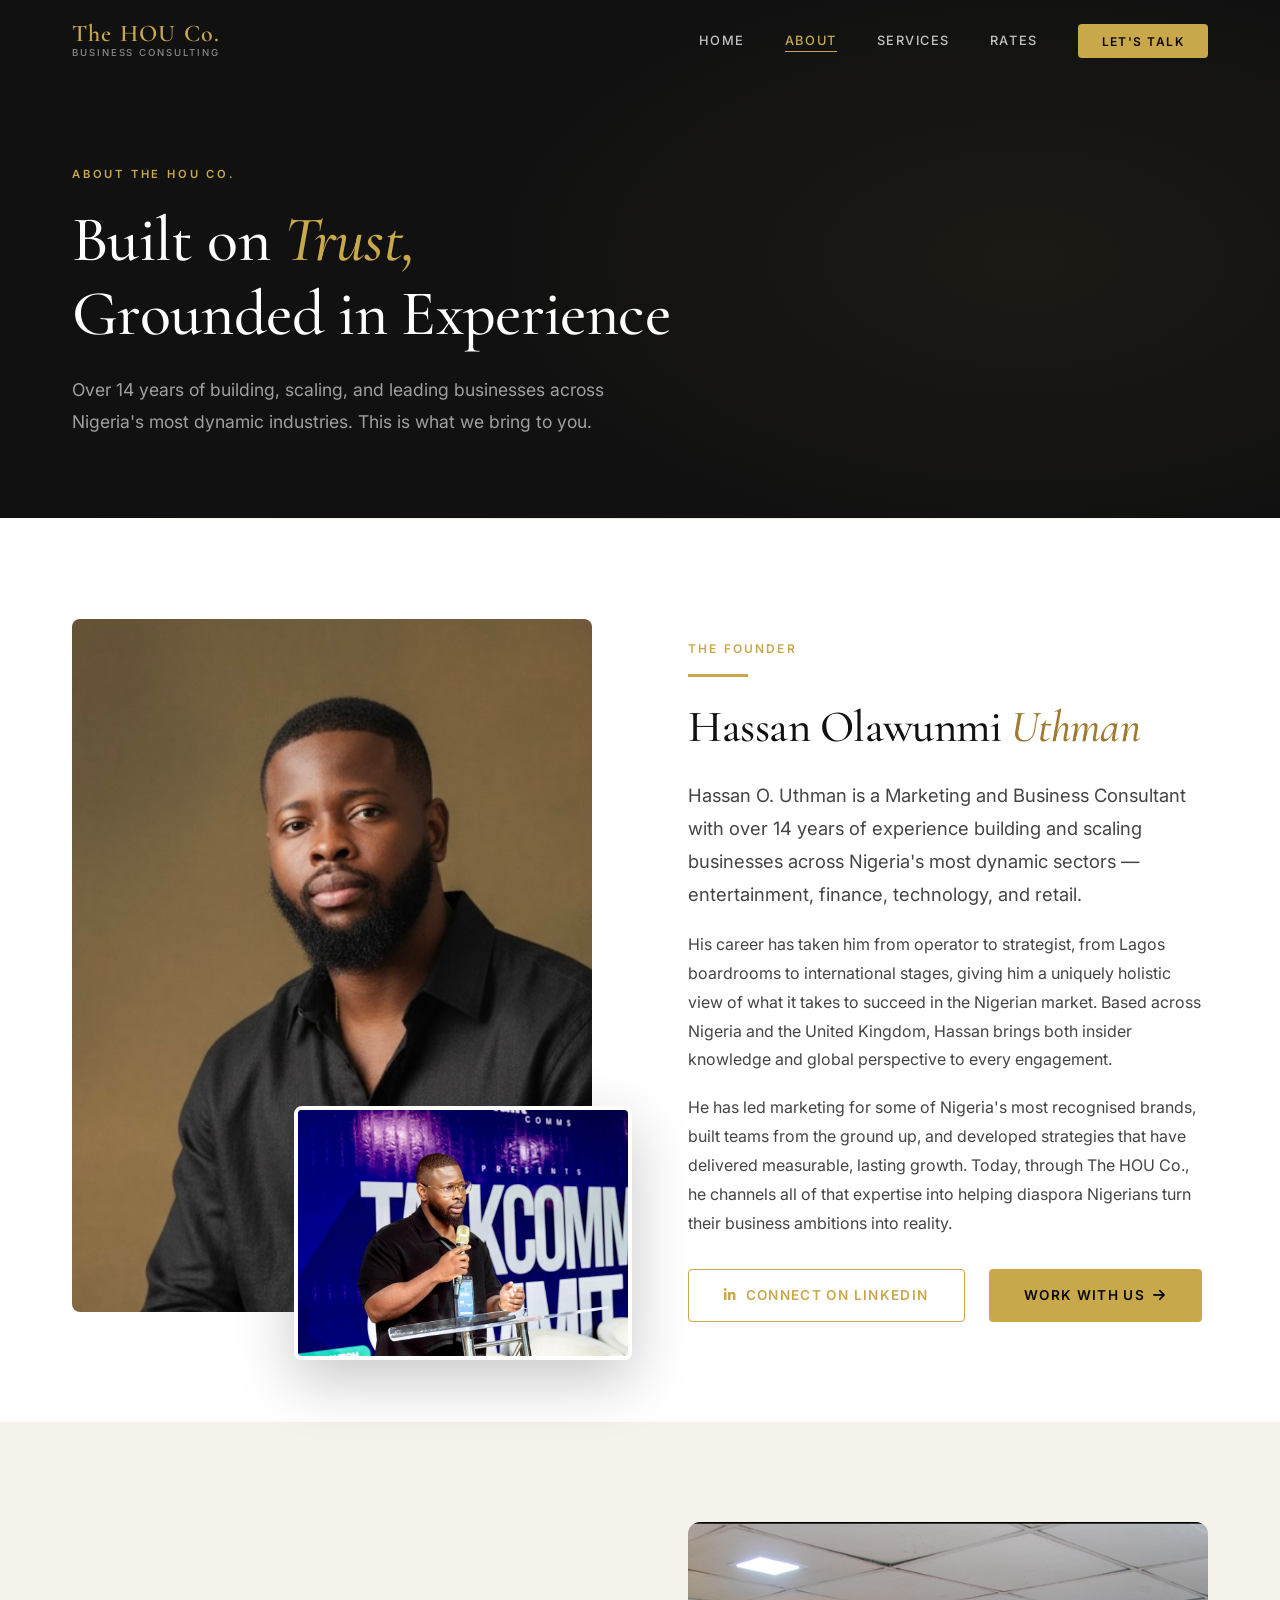
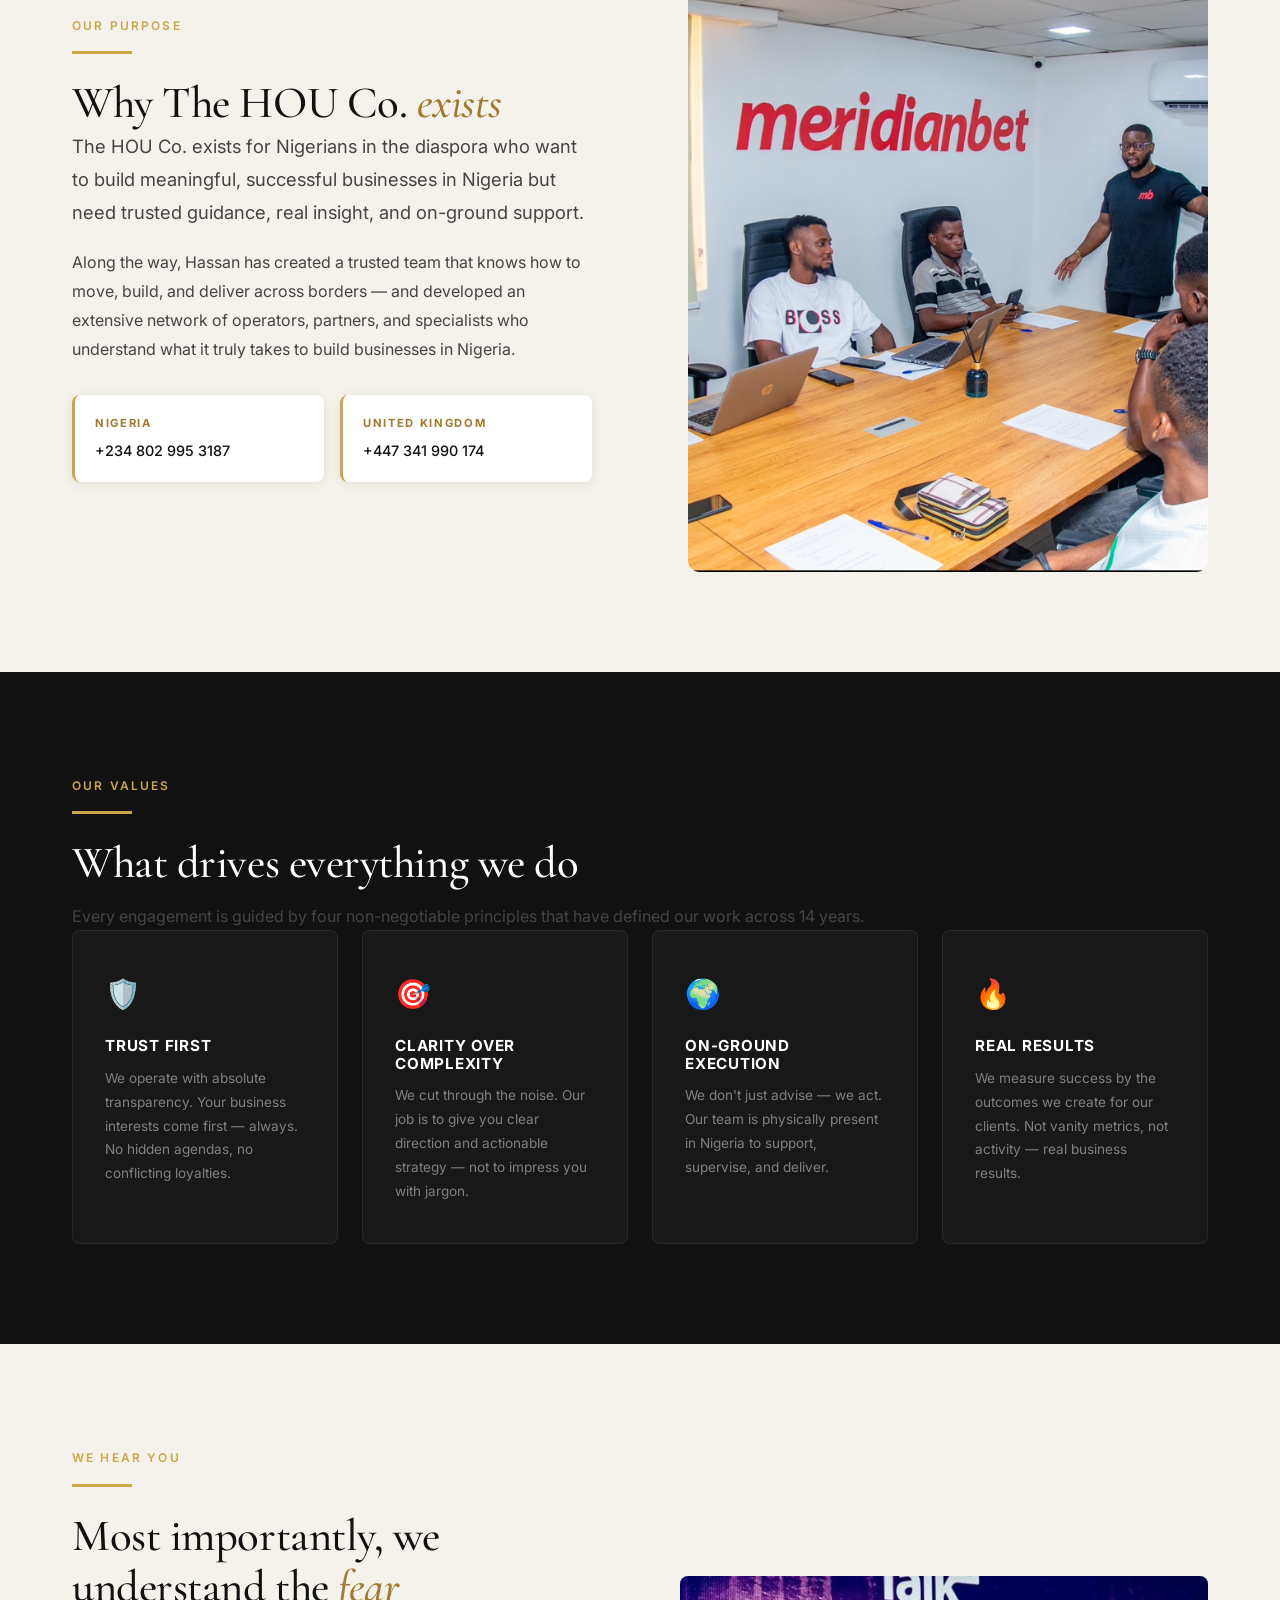
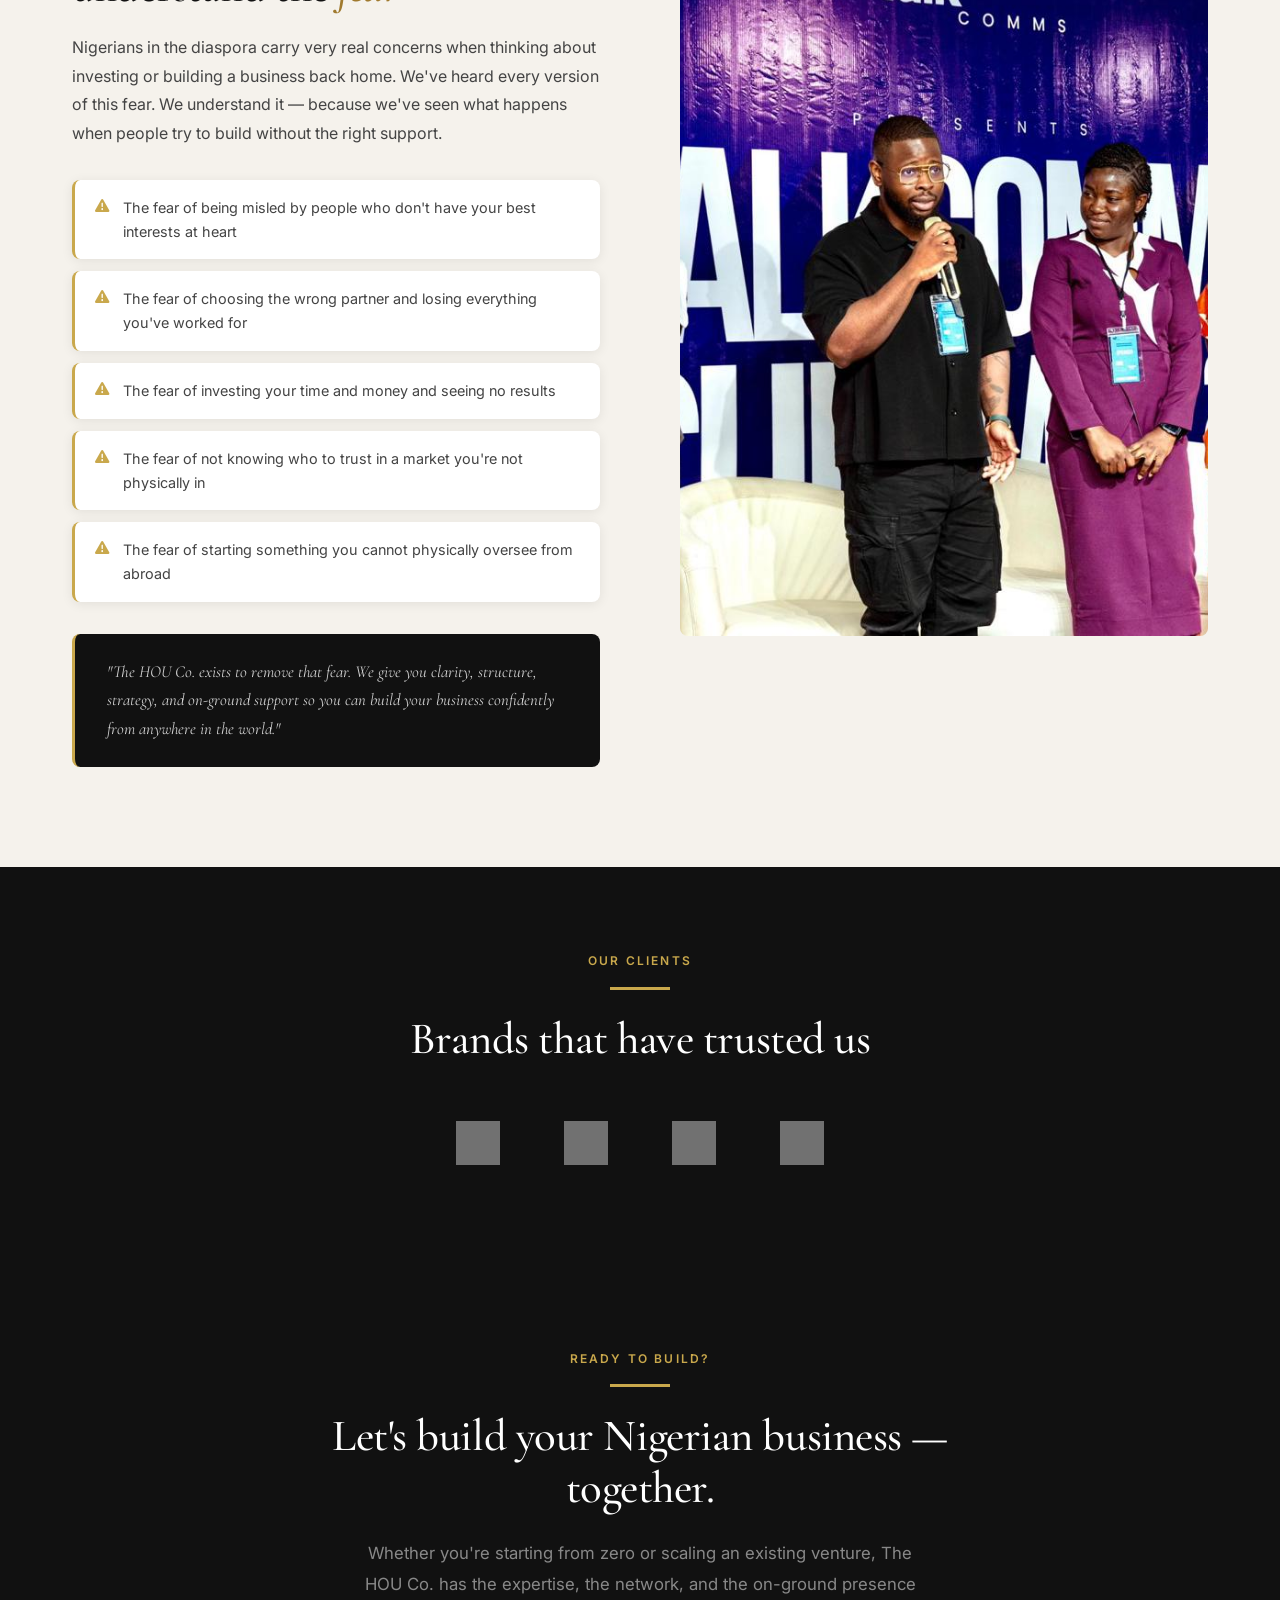
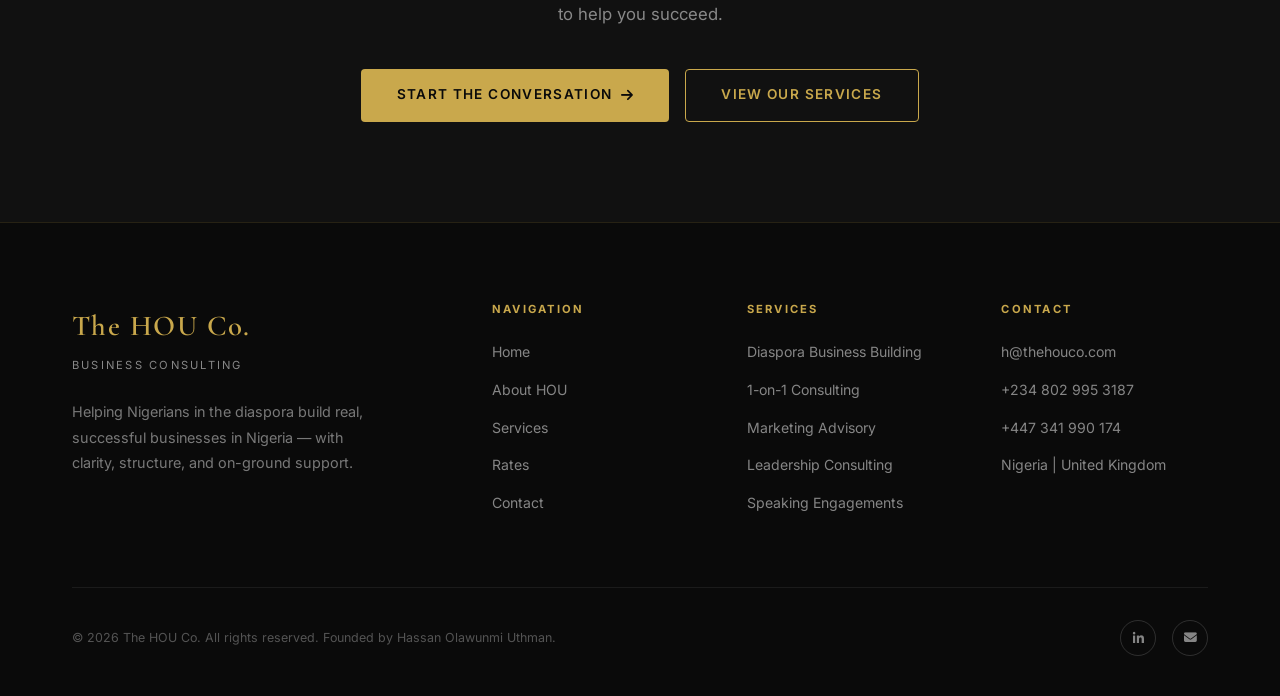
==== about.html @ 759225ff "Add files via upload" ====
<!DOCTYPE html>
<html lang="en">
<head>
  <meta charset="UTF-8" />
  <meta name="viewport" content="width=device-width, initial-scale=1.0" />
  <title>About HOU — The HOU Co.</title>
  <meta name="description" content="Learn about Hassan Olawunmi Uthman and The HOU Co. — 14+ years of building and scaling businesses in Nigeria's most dynamic industries." />
  <link rel="preconnect" href="https://fonts.googleapis.com" />
  <link rel="preconnect" href="https://fonts.gstatic.com" crossorigin />
  <link href="https://fonts.googleapis.com/css2?family=Cormorant+Garamond:ital,wght@0,300;0,400;0,500;0,600;0,700;1,400;1,500&family=Inter:wght@300;400;500;600;700&display=swap" rel="stylesheet" />
  <link rel="stylesheet" href="https://cdn.jsdelivr.net/npm/@fortawesome/fontawesome-free@6.5.1/css/all.min.css" />
  <link rel="stylesheet" href="css/style.css" />
  <link rel="stylesheet" href="css/pages.css" />
</head>
<body>

  <!-- ══════════════ NAVBAR ══════════════ -->
  <nav class="navbar scrolled">
    <div class="navbar__inner">
      <a href="index.html" class="navbar__logo">
        <span class="navbar__logo-main">The HOU Co.</span>
        <span class="navbar__logo-sub">Business Consulting</span>
      </a>
      <ul class="navbar__menu">
        <li><a href="index.html">Home</a></li>
        <li><a href="about.html" class="active">About</a></li>
        <li><a href="services.html">Services</a></li>
        <li><a href="rates.html">Rates</a></li>
        <li><a href="contact.html" class="navbar__cta">Let's Talk</a></li>
      </ul>
      <button class="navbar__hamburger" aria-label="Toggle menu">
        <span></span><span></span><span></span>
      </button>
    </div>
  </nav>

  <!-- Mobile Nav -->
  <nav class="mobile-nav">
    <a href="index.html">Home</a>
    <a href="about.html">About</a>
    <a href="services.html">Services</a>
    <a href="rates.html">Rates</a>
    <a href="contact.html" class="btn btn--gold">Let's Talk</a>
  </nav>

  <!-- ══════════════ PAGE HERO ══════════════ -->
  <section class="page-hero">
    <div class="container">
      <div class="page-hero__label">About The HOU Co.</div>
      <h1>Built on <em style="color: var(--gold); font-style: italic;">Trust,</em><br/>Grounded in Experience</h1>
      <p>Over 14 years of building, scaling, and leading businesses across Nigeria's most dynamic industries. This is what we bring to you.</p>
    </div>
  </section>

  <div class="gold-divider"></div>

  <!-- ══════════════ STORY ══════════════ -->
  <section class="about-story">
    <div class="container">
      <div class="about-story__grid">
        <div class="about-story__image-stack reveal">
          <div class="about-story__img-main">
            <img src="images/hassan-hero.jpg" alt="Hassan Olawunmi Uthman" />
          </div>
          <div class="about-story__img-accent">
            <img src="images/service-2.jpg" alt="Hassan consulting" />
          </div>
        </div>
        <div class="about-story__text reveal reveal-delay-2">
          <span class="eyebrow">The Founder</span>
          <span class="gold-line"></span>
          <h2>Hassan Olawunmi <em>Uthman</em></h2>
          <p class="lead">
            Hassan O. Uthman is a Marketing and Business Consultant with over 14 years of 
            experience building and scaling businesses across Nigeria's most dynamic sectors — 
            entertainment, finance, technology, and retail.
          </p>
          <p>
            His career has taken him from operator to strategist, from Lagos boardrooms to 
            international stages, giving him a uniquely holistic view of what it takes to 
            succeed in the Nigerian market. Based across Nigeria and the United Kingdom, Hassan 
            brings both insider knowledge and global perspective to every engagement.
          </p>
          <p>
            He has led marketing for some of Nigeria's most recognised brands, built teams from 
            the ground up, and developed strategies that have delivered measurable, lasting growth. 
            Today, through The HOU Co., he channels all of that expertise into helping diaspora 
            Nigerians turn their business ambitions into reality.
          </p>
          <div style="display: flex; gap: 1.5rem; margin-top: 2rem; flex-wrap: wrap;">
            <a href="https://linkedin.com/in/hassanuthman" target="_blank" class="btn btn--outline-gold">
              <i class="fa-brands fa-linkedin-in"></i> Connect on LinkedIn
            </a>
            <a href="contact.html" class="btn btn--gold">
              Work With Us <i class="fa-solid fa-arrow-right"></i>
            </a>
          </div>
        </div>
      </div>
    </div>
  </section>

  <!-- ══════════════ THE COMPANY ══════════════ -->
  <section style="background: var(--off-white); padding: 100px 0;">
    <div class="container">
      <div style="display: grid; grid-template-columns: 1fr 1fr; gap: 6rem; align-items: center;">
        <div class="reveal">
          <span class="eyebrow">Our Purpose</span>
          <span class="gold-line"></span>
          <h2>Why The HOU Co. <em style="color: var(--gold-dark); font-style: italic;">exists</em></h2>
          <p class="lead" style="margin-bottom: 1.2rem;">
            The HOU Co. exists for Nigerians in the diaspora who want to build meaningful, 
            successful businesses in Nigeria but need trusted guidance, real insight, and 
            on-ground support.
          </p>
          <p>
            Along the way, Hassan has created a trusted team that knows how to move, build, 
            and deliver across borders — and developed an extensive network of operators, 
            partners, and specialists who understand what it truly takes to build businesses 
            in Nigeria.
          </p>
          <div style="display: grid; grid-template-columns: 1fr 1fr; gap: 1rem; margin-top: 2rem;">
            <div style="padding: 1.25rem; background: var(--white); border-radius: 8px; border-left: 3px solid var(--gold); box-shadow: var(--shadow-sm);">
              <div style="font-size: 0.7rem; font-weight: 700; letter-spacing: 0.15em; text-transform: uppercase; color: var(--gold-dark); margin-bottom: 0.35rem;">Nigeria</div>
              <div style="font-size: 0.9rem; color: var(--dark); font-weight: 500;">+234 802 995 3187</div>
            </div>
            <div style="padding: 1.25rem; background: var(--white); border-radius: 8px; border-left: 3px solid var(--gold); box-shadow: var(--shadow-sm);">
              <div style="font-size: 0.7rem; font-weight: 700; letter-spacing: 0.15em; text-transform: uppercase; color: var(--gold-dark); margin-bottom: 0.35rem;">United Kingdom</div>
              <div style="font-size: 0.9rem; color: var(--dark); font-weight: 500;">+447 341 990 174</div>
            </div>
          </div>
        </div>
        <div class="reveal reveal-delay-2">
          <div style="border-radius: 12px; overflow: hidden; aspect-ratio: 4/5;">
            <img src="images/service-1.jpg" alt="The HOU Co. at work" style="width: 100%; height: 100%; object-fit: cover;" />
          </div>
        </div>
      </div>
    </div>
  </section>

  <!-- ══════════════ VALUES ══════════════ -->
  <section class="values-section">
    <div class="container">
      <div class="reveal">
        <span class="eyebrow">Our Values</span>
        <span class="gold-line"></span>
        <h2>What drives everything we do</h2>
        <p>Every engagement is guided by four non-negotiable principles that have defined our work across 14 years.</p>
      </div>
      <div class="values-grid">
        <div class="value-card reveal">
          <div class="value-card__icon">🛡️</div>
          <h4>Trust First</h4>
          <p>We operate with absolute transparency. Your business interests come first — always. No hidden agendas, no conflicting loyalties.</p>
        </div>
        <div class="value-card reveal reveal-delay-1">
          <div class="value-card__icon">🎯</div>
          <h4>Clarity Over Complexity</h4>
          <p>We cut through the noise. Our job is to give you clear direction and actionable strategy — not to impress you with jargon.</p>
        </div>
        <div class="value-card reveal reveal-delay-2">
          <div class="value-card__icon">🌍</div>
          <h4>On-Ground Execution</h4>
          <p>We don't just advise — we act. Our team is physically present in Nigeria to support, supervise, and deliver.</p>
        </div>
        <div class="value-card reveal reveal-delay-3">
          <div class="value-card__icon">🔥</div>
          <h4>Real Results</h4>
          <p>We measure success by the outcomes we create for our clients. Not vanity metrics, not activity — real business results.</p>
        </div>
      </div>
    </div>
  </section>

  <!-- ══════════════ FEARS ══════════════ -->
  <section class="about-fears">
    <div class="container">
      <div class="about-fears__grid">
        <div class="about-fears__content reveal">
          <span class="eyebrow">We Hear You</span>
          <span class="gold-line"></span>
          <h2>Most importantly, we understand the <em>fear</em></h2>
          <p>
            Nigerians in the diaspora carry very real concerns when thinking about investing 
            or building a business back home. We've heard every version of this fear. We 
            understand it — because we've seen what happens when people try to build 
            without the right support.
          </p>
          <div class="about-fears__list">
            <div class="about-fear-item">
              <i class="fa-solid fa-triangle-exclamation"></i>
              <p>The fear of being misled by people who don't have your best interests at heart</p>
            </div>
            <div class="about-fear-item">
              <i class="fa-solid fa-triangle-exclamation"></i>
              <p>The fear of choosing the wrong partner and losing everything you've worked for</p>
            </div>
            <div class="about-fear-item">
              <i class="fa-solid fa-triangle-exclamation"></i>
              <p>The fear of investing your time and money and seeing no results</p>
            </div>
            <div class="about-fear-item">
              <i class="fa-solid fa-triangle-exclamation"></i>
              <p>The fear of not knowing who to trust in a market you're not physically in</p>
            </div>
            <div class="about-fear-item">
              <i class="fa-solid fa-triangle-exclamation"></i>
              <p>The fear of starting something you cannot physically oversee from abroad</p>
            </div>
          </div>
          <div style="margin-top: 2rem; padding: 1.5rem 2rem; background: var(--dark); border-radius: 8px; border-left: 3px solid var(--gold);">
            <p style="color: rgba(255,255,255,0.8); font-style: italic; font-family: var(--font-serif); font-size: 1.05rem; margin: 0; line-height: 1.7;">
              "The HOU Co. exists to remove that fear. We give you clarity, structure, strategy, and on-ground support so you can build your business confidently from anywhere in the world."
            </p>
          </div>
        </div>
        <div class="about-fears__image reveal reveal-delay-2">
          <img src="images/service-4.jpg" alt="Trustworthy partnership" />
        </div>
      </div>
    </div>
  </section>

  <!-- ══════════════ CLIENTS ══════════════ -->
  <section style="background: var(--dark); padding: 80px 0;">
    <div class="container">
      <div style="text-align: center; margin-bottom: 3.5rem;" class="reveal">
        <span class="eyebrow">Our Clients</span>
        <span class="gold-line gold-line--center"></span>
        <h2 style="color: var(--white);">Brands that have trusted us</h2>
      </div>
      <div class="clients-strip reveal">
        <img src="images/sterling-bank-logo.png" alt="Sterling Bank" style="filter: brightness(0) invert(0.7); opacity: 0.6;" />
        <img src="images/mall-for-africa.png" alt="Mall for Africa" style="filter: brightness(0) invert(0.7); opacity: 0.6;" />
        <img src="images/filmhouse-cinemas.png" alt="Filmhouse Cinemas" style="filter: brightness(0) invert(0.7); opacity: 0.6;" />
        <img src="images/filmone.jpg" alt="FilmOne" style="filter: brightness(0) invert(0.7); opacity: 0.6;" />
      </div>
    </div>
  </section>

  <!-- ══════════════ CTA ══════════════ -->
  <section class="about-cta">
    <div class="container">
      <div class="reveal">
        <span class="eyebrow">Ready to Build?</span>
        <span class="gold-line gold-line--center"></span>
        <h2>Let's build your Nigerian business — together.</h2>
        <p>Whether you're starting from zero or scaling an existing venture, The HOU Co. has the expertise, the network, and the on-ground presence to help you succeed.</p>
        <div class="about-cta__actions">
          <a href="contact.html" class="btn btn--gold">Start the Conversation <i class="fa-solid fa-arrow-right"></i></a>
          <a href="services.html" class="btn btn--outline-gold">View Our Services</a>
        </div>
      </div>
    </div>
  </section>

  <!-- ══════════════ FOOTER ══════════════ -->
  <footer class="footer">
    <div class="container">
      <div class="footer__grid">
        <div class="footer__brand">
          <div class="footer__brand-name">The HOU Co.</div>
          <div class="footer__brand-tagline">Business Consulting</div>
          <p>Helping Nigerians in the diaspora build real, successful businesses in Nigeria — with clarity, structure, and on-ground support.</p>
        </div>
        <div class="footer__col">
          <h5>Navigation</h5>
          <ul>
            <li><a href="index.html">Home</a></li>
            <li><a href="about.html">About HOU</a></li>
            <li><a href="services.html">Services</a></li>
            <li><a href="rates.html">Rates</a></li>
            <li><a href="contact.html">Contact</a></li>
          </ul>
        </div>
        <div class="footer__col">
          <h5>Services</h5>
          <ul>
            <li><a href="services.html">Diaspora Business Building</a></li>
            <li><a href="services.html">1-on-1 Consulting</a></li>
            <li><a href="services.html">Marketing Advisory</a></li>
            <li><a href="services.html">Leadership Consulting</a></li>
            <li><a href="services.html">Speaking Engagements</a></li>
          </ul>
        </div>
        <div class="footer__col">
          <h5>Contact</h5>
          <ul>
            <li><span>h@thehouco.com</span></li>
            <li><span>+234 802 995 3187</span></li>
            <li><span>+447 341 990 174</span></li>
            <li><span>Nigeria | United Kingdom</span></li>
          </ul>
        </div>
      </div>
      <div class="footer__bottom">
        <p>© 2026 The HOU Co. All rights reserved. Founded by Hassan Olawunmi Uthman.</p>
        <div class="footer__social">
          <a href="https://linkedin.com/in/hassanuthman" target="_blank" aria-label="LinkedIn">
            <i class="fa-brands fa-linkedin-in"></i>
          </a>
          <a href="mailto:h@thehouco.com" aria-label="Email">
            <i class="fa-solid fa-envelope"></i>
          </a>
        </div>
      </div>
    </div>
  </footer>

  <script src="js/main.js"></script>
</body>
</html>
---- css/style.css ----
/* ============================================================
   THE HOU CO. — Global Stylesheet
   Premium Business Consulting for the Nigerian Diaspora
   ============================================================ */

/* ── Google Fonts ── */
@import url('https://fonts.googleapis.com/css2?family=Cormorant+Garamond:ital,wght@0,300;0,400;0,500;0,600;0,700;1,400;1,500&family=Inter:wght@300;400;500;600;700&display=swap');

/* ── CSS Custom Properties ── */
:root {
  --black:        #0A0A0A;
  --dark:         #111111;
  --dark-2:       #1A1A1A;
  --dark-3:       #222222;
  --gold:         #C9A84C;
  --gold-light:   #E2C97E;
  --gold-dark:    #A07A2E;
  --white:        #FFFFFF;
  --off-white:    #F5F2EC;
  --grey-light:   #E8E5DF;
  --grey-mid:     #888888;
  --grey-dark:    #444444;

  --font-serif:   'Cormorant Garamond', Georgia, serif;
  --font-sans:    'Inter', system-ui, sans-serif;

  --nav-h:        80px;
  --transition:   0.35s cubic-bezier(0.4, 0, 0.2, 1);
  --shadow-sm:    0 2px 12px rgba(0,0,0,0.08);
  --shadow-md:    0 8px 32px rgba(0,0,0,0.14);
  --shadow-lg:    0 20px 60px rgba(0,0,0,0.22);
  --radius-sm:    4px;
  --radius-md:    8px;
  --radius-lg:    16px;
}

/* ── Reset & Base ── */
*, *::before, *::after { box-sizing: border-box; margin: 0; padding: 0; }
html { scroll-behavior: smooth; font-size: 16px; }
body {
  font-family: var(--font-sans);
  background: var(--white);
  color: var(--dark);
  line-height: 1.6;
  -webkit-font-smoothing: antialiased;
  overflow-x: hidden;
}
img { max-width: 100%; height: auto; display: block; }
a { color: inherit; text-decoration: none; }
ul { list-style: none; }
button { cursor: pointer; border: none; background: none; font-family: inherit; }

/* ── Typography ── */
h1, h2, h3, h4, h5 {
  font-family: var(--font-serif);
  line-height: 1.15;
  font-weight: 500;
  letter-spacing: -0.01em;
}
h1 { font-size: clamp(2.8rem, 5vw, 5rem); }
h2 { font-size: clamp(2rem, 3.5vw, 3.2rem); }
h3 { font-size: clamp(1.4rem, 2.5vw, 1.9rem); }
h4 { font-size: 1.2rem; font-family: var(--font-sans); font-weight: 600; }
p { font-size: 1rem; color: var(--grey-dark); line-height: 1.8; }
.lead { font-size: 1.15rem; line-height: 1.8; }

/* ── Utility Classes ── */
.container {
  max-width: 1200px;
  margin: 0 auto;
  padding: 0 2rem;
}
.container--wide { max-width: 1400px; }
.section {
  padding: 100px 0;
}
.section--dark {
  background: var(--dark);
  color: var(--white);
}
.section--dark p { color: var(--grey-light); }
.section--off-white { background: var(--off-white); }
.section--gold { background: var(--gold); }

.text-center { text-align: center; }
.text-gold { color: var(--gold); }
.text-white { color: var(--white); }

.gold-line {
  display: block;
  width: 60px;
  height: 3px;
  background: var(--gold);
  margin-bottom: 1.5rem;
}
.gold-line--center { margin: 0 auto 1.5rem; }

.eyebrow {
  display: inline-block;
  font-family: var(--font-sans);
  font-size: 0.75rem;
  font-weight: 600;
  letter-spacing: 0.18em;
  text-transform: uppercase;
  color: var(--gold);
  margin-bottom: 1rem;
}

/* ── Buttons ── */
.btn {
  display: inline-flex;
  align-items: center;
  gap: 0.5rem;
  padding: 0.9rem 2.2rem;
  font-family: var(--font-sans);
  font-size: 0.85rem;
  font-weight: 600;
  letter-spacing: 0.1em;
  text-transform: uppercase;
  border-radius: var(--radius-sm);
  transition: var(--transition);
  white-space: nowrap;
}
.btn--gold {
  background: var(--gold);
  color: var(--black);
}
.btn--gold:hover {
  background: var(--gold-light);
  transform: translateY(-2px);
  box-shadow: 0 8px 24px rgba(201,168,76,0.4);
}
.btn--outline-gold {
  border: 1px solid var(--gold);
  color: var(--gold);
}
.btn--outline-gold:hover {
  background: var(--gold);
  color: var(--black);
  transform: translateY(-2px);
}
.btn--outline-white {
  border: 1px solid rgba(255,255,255,0.5);
  color: var(--white);
}
.btn--outline-white:hover {
  border-color: var(--white);
  background: rgba(255,255,255,0.1);
  transform: translateY(-2px);
}
.btn--dark {
  background: var(--dark);
  color: var(--white);
}
.btn--dark:hover {
  background: var(--dark-3);
  transform: translateY(-2px);
}

/* ── Navigation ── */
.navbar {
  position: fixed;
  top: 0; left: 0; right: 0;
  z-index: 1000;
  height: var(--nav-h);
  display: flex;
  align-items: center;
  transition: background var(--transition), box-shadow var(--transition);
}
.navbar.scrolled {
  background: rgba(10,10,10,0.97);
  backdrop-filter: blur(20px);
  box-shadow: 0 1px 0 rgba(201,168,76,0.2);
}
.navbar__inner {
  display: flex;
  align-items: center;
  justify-content: space-between;
  width: 100%;
  max-width: 1200px;
  margin: 0 auto;
  padding: 0 2rem;
}
.navbar__logo {
  display: flex;
  flex-direction: column;
  line-height: 1;
}
.navbar__logo-main {
  font-family: var(--font-serif);
  font-size: 1.5rem;
  font-weight: 600;
  color: var(--gold);
  letter-spacing: 0.05em;
}
.navbar__logo-sub {
  font-family: var(--font-sans);
  font-size: 0.6rem;
  font-weight: 500;
  letter-spacing: 0.2em;
  text-transform: uppercase;
  color: var(--grey-mid);
  margin-top: 2px;
}
.navbar__menu {
  display: flex;
  align-items: center;
  gap: 2.5rem;
}
.navbar__menu a {
  font-family: var(--font-sans);
  font-size: 0.8rem;
  font-weight: 500;
  letter-spacing: 0.12em;
  text-transform: uppercase;
  color: rgba(255,255,255,0.75);
  position: relative;
  transition: color var(--transition);
}
.navbar__menu a::after {
  content: '';
  position: absolute;
  bottom: -4px; left: 0; right: 0;
  height: 1px;
  background: var(--gold);
  transform: scaleX(0);
  transform-origin: right;
  transition: transform var(--transition);
}
.navbar__menu a:hover,
.navbar__menu a.active {
  color: var(--gold);
}
.navbar__menu a:hover::after,
.navbar__menu a.active::after {
  transform: scaleX(1);
  transform-origin: left;
}
.navbar__cta {
  padding: 0.6rem 1.5rem !important;
  font-size: 0.75rem !important;
  background: var(--gold);
  color: var(--black) !important;
  border-radius: var(--radius-sm);
  font-weight: 600 !important;
}
.navbar__cta:hover {
  background: var(--gold-light) !important;
  color: var(--black) !important;
}
.navbar__cta::after { display: none !important; }

/* ── Mobile Nav ── */
.navbar__hamburger {
  display: none;
  flex-direction: column;
  gap: 5px;
  padding: 4px;
  cursor: pointer;
}
.navbar__hamburger span {
  display: block;
  width: 24px;
  height: 2px;
  background: var(--white);
  transition: var(--transition);
  border-radius: 2px;
}
.navbar__hamburger.open span:nth-child(1) {
  transform: translateY(7px) rotate(45deg);
}
.navbar__hamburger.open span:nth-child(2) {
  opacity: 0;
}
.navbar__hamburger.open span:nth-child(3) {
  transform: translateY(-7px) rotate(-45deg);
}

.mobile-nav {
  position: fixed;
  inset: 0;
  background: var(--black);
  z-index: 999;
  display: flex;
  flex-direction: column;
  align-items: center;
  justify-content: center;
  gap: 2.5rem;
  opacity: 0;
  pointer-events: none;
  transition: opacity var(--transition);
}
.mobile-nav.open {
  opacity: 1;
  pointer-events: all;
}
.mobile-nav a {
  font-family: var(--font-serif);
  font-size: 2.5rem;
  color: var(--white);
  transition: color var(--transition);
}
.mobile-nav a:hover { color: var(--gold); }
.mobile-nav .btn--gold { font-size: 0.85rem; margin-top: 1rem; }

/* ── Page Hero (inner pages) ── */
.page-hero {
  padding: calc(var(--nav-h) + 80px) 0 80px;
  background: var(--dark);
  position: relative;
  overflow: hidden;
}
.page-hero::before {
  content: '';
  position: absolute;
  inset: 0;
  background: radial-gradient(ellipse 60% 80% at 80% 50%, rgba(201,168,76,0.06) 0%, transparent 70%);
  pointer-events: none;
}
.page-hero__label {
  display: inline-block;
  font-size: 0.7rem;
  font-weight: 600;
  letter-spacing: 0.25em;
  text-transform: uppercase;
  color: var(--gold);
  margin-bottom: 1.2rem;
}
.page-hero h1 {
  color: var(--white);
  max-width: 700px;
  margin-bottom: 1.5rem;
}
.page-hero p {
  color: rgba(255,255,255,0.6);
  max-width: 580px;
  font-size: 1.1rem;
  line-height: 1.8;
}

/* ── Divider ── */
.gold-divider {
  width: 100%;
  height: 1px;
  background: linear-gradient(90deg, transparent, var(--gold), transparent);
  opacity: 0.3;
  margin: 0;
}

/* ── Cards ── */
.card {
  background: var(--white);
  border-radius: var(--radius-md);
  overflow: hidden;
  box-shadow: var(--shadow-sm);
  transition: transform var(--transition), box-shadow var(--transition);
}
.card:hover {
  transform: translateY(-6px);
  box-shadow: var(--shadow-md);
}

/* ── Client Logos ── */
.clients-strip {
  display: flex;
  align-items: center;
  justify-content: center;
  flex-wrap: wrap;
  gap: 3rem 4rem;
}
.clients-strip img {
  height: 44px;
  width: auto;
  object-fit: contain;
  filter: brightness(0) invert(0.5);
  opacity: 0.6;
  transition: filter var(--transition), opacity var(--transition);
}
.clients-strip img:hover {
  filter: brightness(0) invert(0.75) sepia(1) hue-rotate(2deg) saturate(3);
  opacity: 1;
}

/* ── Footer ── */
.footer {
  background: var(--black);
  padding: 80px 0 40px;
  border-top: 1px solid rgba(201,168,76,0.15);
}
.footer__grid {
  display: grid;
  grid-template-columns: 1.8fr 1fr 1fr 1fr;
  gap: 3rem;
  margin-bottom: 60px;
}
.footer__brand {
  max-width: 300px;
}
.footer__brand-name {
  font-family: var(--font-serif);
  font-size: 1.8rem;
  font-weight: 600;
  color: var(--gold);
  letter-spacing: 0.05em;
  margin-bottom: 0.5rem;
}
.footer__brand-tagline {
  font-size: 0.7rem;
  letter-spacing: 0.2em;
  text-transform: uppercase;
  color: var(--grey-mid);
  margin-bottom: 1.5rem;
}
.footer__brand p {
  font-size: 0.9rem;
  color: rgba(255,255,255,0.45);
  line-height: 1.8;
}
.footer__col h5 {
  font-family: var(--font-sans);
  font-size: 0.7rem;
  font-weight: 700;
  letter-spacing: 0.2em;
  text-transform: uppercase;
  color: var(--gold);
  margin-bottom: 1.5rem;
}
.footer__col ul li {
  margin-bottom: 0.75rem;
}
.footer__col ul li a {
  font-size: 0.88rem;
  color: rgba(255,255,255,0.5);
  transition: color var(--transition);
}
.footer__col ul li a:hover { color: var(--gold); }
.footer__col ul li span {
  font-size: 0.88rem;
  color: rgba(255,255,255,0.5);
}
.footer__bottom {
  display: flex;
  align-items: center;
  justify-content: space-between;
  padding-top: 2rem;
  border-top: 1px solid rgba(255,255,255,0.07);
}
.footer__bottom p {
  font-size: 0.78rem;
  color: rgba(255,255,255,0.3);
}
.footer__social {
  display: flex;
  gap: 1rem;
}
.footer__social a {
  width: 36px;
  height: 36px;
  border-radius: 50%;
  border: 1px solid rgba(255,255,255,0.15);
  display: flex;
  align-items: center;
  justify-content: center;
  color: rgba(255,255,255,0.5);
  font-size: 0.8rem;
  transition: var(--transition);
}
.footer__social a:hover {
  border-color: var(--gold);
  color: var(--gold);
  background: rgba(201,168,76,0.1);
}

/* ── Scroll animations ── */
.reveal {
  opacity: 0;
  transform: translateY(30px);
  transition: opacity 0.7s ease, transform 0.7s ease;
}
.reveal.visible {
  opacity: 1;
  transform: translateY(0);
}
.reveal-delay-1 { transition-delay: 0.1s; }
.reveal-delay-2 { transition-delay: 0.2s; }
.reveal-delay-3 { transition-delay: 0.3s; }
.reveal-delay-4 { transition-delay: 0.4s; }

/* ── Responsive ── */
@media (max-width: 1024px) {
  .footer__grid { grid-template-columns: 1fr 1fr; gap: 2.5rem; }
}
@media (max-width: 768px) {
  :root { --nav-h: 70px; }
  .section { padding: 70px 0; }
  .navbar__menu { display: none; }
  .navbar__hamburger { display: flex; }
  .footer__grid { grid-template-columns: 1fr; gap: 2rem; }
  .footer__bottom { flex-direction: column; gap: 1rem; text-align: center; }
}
@media (max-width: 480px) {
  .container { padding: 0 1.25rem; }
  h1 { font-size: 2.2rem; }
  h2 { font-size: 1.8rem; }
}
---- css/pages.css ----
/* ============================================================
   THE HOU CO. — Pages CSS (About, Services, Rates, Contact)
   ============================================================ */

/* ═══════════════════════════════════════════
   ABOUT PAGE
═══════════════════════════════════════════ */

/* About Story Section */
.about-story {
  padding: 100px 0;
  background: var(--white);
}
.about-story__grid {
  display: grid;
  grid-template-columns: 1fr 1fr;
  gap: 6rem;
  align-items: start;
}
.about-story__image-stack {
  position: relative;
}
.about-story__img-main {
  border-radius: var(--radius-md);
  overflow: hidden;
  aspect-ratio: 3/4;
}
.about-story__img-main img {
  width: 100%;
  height: 100%;
  object-fit: cover;
  object-position: top;
}
.about-story__img-accent {
  position: absolute;
  bottom: -3rem;
  right: -2.5rem;
  width: 65%;
  border-radius: var(--radius-md);
  overflow: hidden;
  aspect-ratio: 4/3;
  border: 4px solid var(--white);
  box-shadow: var(--shadow-lg);
}
.about-story__img-accent img {
  width: 100%;
  height: 100%;
  object-fit: cover;
}
.about-story__text { padding-top: 1rem; }
.about-story__text h2 {
  margin-bottom: 1.5rem;
  line-height: 1.2;
}
.about-story__text h2 em {
  color: var(--gold-dark);
  font-style: italic;
}
.about-story__text p { margin-bottom: 1.2rem; }

/* Values */
.values-section {
  background: var(--dark);
  padding: 100px 0;
}
.values-section h2 {
  color: var(--white);
  margin-bottom: 0.75rem;
}
.values-section > .container > p {
  color: rgba(255,255,255,0.55);
  font-size: 1.05rem;
  max-width: 600px;
  margin-bottom: 4rem;
}
.values-grid {
  display: grid;
  grid-template-columns: repeat(4, 1fr);
  gap: 1.5rem;
}
.value-card {
  background: rgba(255,255,255,0.03);
  border: 1px solid rgba(255,255,255,0.07);
  border-radius: var(--radius-md);
  padding: 2.5rem 2rem;
  transition: border-color var(--transition), background var(--transition);
}
.value-card:hover {
  border-color: rgba(201,168,76,0.3);
  background: rgba(201,168,76,0.04);
}
.value-card__icon {
  font-size: 1.8rem;
  margin-bottom: 1.25rem;
}
.value-card h4 {
  color: var(--white);
  font-size: 0.95rem;
  font-weight: 700;
  letter-spacing: 0.05em;
  text-transform: uppercase;
  margin-bottom: 0.75rem;
}
.value-card p {
  font-size: 0.85rem;
  color: rgba(255,255,255,0.45);
  line-height: 1.75;
}

/* About Fears */
.about-fears {
  background: var(--off-white);
  padding: 100px 0;
}
.about-fears__grid {
  display: grid;
  grid-template-columns: 1fr 1fr;
  gap: 5rem;
  align-items: center;
}
.about-fears__content h2 {
  margin-bottom: 1.2rem;
}
.about-fears__content h2 em { color: var(--gold-dark); font-style: italic; }
.about-fears__content > p { margin-bottom: 2rem; }
.about-fears__list {
  display: flex;
  flex-direction: column;
  gap: 0.75rem;
}
.about-fear-item {
  display: flex;
  align-items: flex-start;
  gap: 0.85rem;
  padding: 1rem 1.25rem;
  background: var(--white);
  border-radius: var(--radius-md);
  border-left: 3px solid var(--gold);
  box-shadow: var(--shadow-sm);
}
.about-fear-item i {
  color: var(--gold);
  font-size: 0.9rem;
  margin-top: 3px;
  flex-shrink: 0;
}
.about-fear-item p {
  font-size: 0.9rem;
  color: var(--grey-dark);
  margin: 0;
  line-height: 1.65;
}
.about-fears__image {
  border-radius: var(--radius-md);
  overflow: hidden;
  aspect-ratio: 4/5;
}
.about-fears__image img {
  width: 100%;
  height: 100%;
  object-fit: cover;
}

/* About CTA */
.about-cta {
  background: var(--dark);
  padding: 100px 0;
  text-align: center;
}
.about-cta h2 {
  color: var(--white);
  max-width: 680px;
  margin: 0 auto 1.5rem;
}
.about-cta p {
  color: rgba(255,255,255,0.5);
  max-width: 560px;
  margin: 0 auto 2.5rem;
  font-size: 1.05rem;
}
.about-cta__actions {
  display: flex;
  justify-content: center;
  gap: 1rem;
  flex-wrap: wrap;
}

/* ═══════════════════════════════════════════
   SERVICES PAGE
═══════════════════════════════════════════ */

.services-intro {
  padding: 80px 0 60px;
  background: var(--off-white);
  text-align: center;
}
.services-intro p {
  max-width: 640px;
  margin: 1rem auto 0;
  font-size: 1.05rem;
  line-height: 1.85;
}

/* Service Detail Sections */
.service-detail {
  padding: 100px 0;
  border-bottom: 1px solid var(--grey-light);
}
.service-detail:nth-child(even) {
  background: var(--off-white);
}
.service-detail__grid {
  display: grid;
  grid-template-columns: 1fr 1fr;
  gap: 6rem;
  align-items: center;
}
.service-detail__grid--reverse {
  direction: rtl;
}
.service-detail__grid--reverse > * {
  direction: ltr;
}
.service-detail__image {
  border-radius: var(--radius-md);
  overflow: hidden;
  aspect-ratio: 16/10;
}
.service-detail__image img {
  width: 100%;
  height: 100%;
  object-fit: cover;
  transition: transform 0.6s ease;
}
.service-detail__image:hover img {
  transform: scale(1.04);
}
.service-detail__content {}
.service-detail__num {
  font-family: var(--font-serif);
  font-size: 5rem;
  font-weight: 300;
  color: rgba(201,168,76,0.15);
  line-height: 1;
  margin-bottom: 0.5rem;
  display: block;
}
.service-detail__content h2 {
  font-size: clamp(1.8rem, 3vw, 2.4rem);
  margin-bottom: 1.2rem;
  line-height: 1.2;
}
.service-detail__content p {
  margin-bottom: 1.2rem;
  font-size: 0.95rem;
}
.service-includes {
  margin-top: 1.5rem;
}
.service-includes h4 {
  font-size: 0.7rem;
  font-weight: 700;
  letter-spacing: 0.2em;
  text-transform: uppercase;
  color: var(--gold-dark);
  margin-bottom: 1rem;
}
.service-includes ul {
  display: flex;
  flex-direction: column;
  gap: 0.5rem;
}
.service-includes ul li {
  display: flex;
  align-items: center;
  gap: 0.65rem;
  font-size: 0.88rem;
  color: var(--grey-dark);
}
.service-includes ul li i {
  color: var(--gold);
  font-size: 0.75rem;
  flex-shrink: 0;
}

/* Services CTA */
.services-cta {
  background: var(--black);
  padding: 100px 0;
  text-align: center;
}
.services-cta h2 {
  color: var(--white);
  max-width: 600px;
  margin: 0 auto 1.5rem;
}
.services-cta p {
  color: rgba(255,255,255,0.5);
  max-width: 520px;
  margin: 0 auto 2.5rem;
}
.services-cta__actions {
  display: flex;
  justify-content: center;
  gap: 1rem;
  flex-wrap: wrap;
}

/* ═══════════════════════════════════════════
   RATES PAGE
═══════════════════════════════════════════ */

.rates-intro {
  padding: 80px 0 0;
  background: var(--white);
  text-align: center;
}
.rates-intro p {
  max-width: 580px;
  margin: 1rem auto 0;
  font-size: 1.05rem;
}

.rates-section {
  padding: 80px 0 100px;
  background: var(--white);
}
.rates-grid {
  display: grid;
  grid-template-columns: repeat(3, 1fr);
  gap: 2rem;
  margin-bottom: 2rem;
}
.rate-card {
  background: var(--white);
  border: 1px solid var(--grey-light);
  border-radius: var(--radius-lg);
  padding: 2.5rem;
  transition: transform var(--transition), box-shadow var(--transition), border-color var(--transition);
  position: relative;
  overflow: hidden;
}
.rate-card::before {
  content: '';
  position: absolute;
  top: 0; left: 0; right: 0;
  height: 3px;
  background: transparent;
  transition: background var(--transition);
}
.rate-card:hover {
  transform: translateY(-8px);
  box-shadow: var(--shadow-lg);
  border-color: rgba(201,168,76,0.3);
}
.rate-card:hover::before {
  background: var(--gold);
}
.rate-card--featured {
  background: var(--dark);
  border-color: rgba(201,168,76,0.3);
}
.rate-card--featured::before {
  background: var(--gold);
}
.rate-card--featured h3,
.rate-card--featured .rate-price,
.rate-card--featured .rate-unit { color: var(--white) !important; }
.rate-card--featured p { color: rgba(255,255,255,0.55) !important; }
.rate-card--featured .rate-includes li { color: rgba(255,255,255,0.65) !important; }
.rate-card--featured .rate-includes li i { color: var(--gold) !important; }
.rate-badge {
  display: inline-block;
  font-size: 0.65rem;
  font-weight: 700;
  letter-spacing: 0.15em;
  text-transform: uppercase;
  color: var(--black);
  background: var(--gold);
  padding: 0.25rem 0.75rem;
  border-radius: 2px;
  margin-bottom: 1.5rem;
}
.rate-card__icon {
  font-size: 1.8rem;
  margin-bottom: 1.25rem;
  color: var(--gold);
}
.rate-card h3 {
  font-family: var(--font-sans);
  font-size: 1.1rem;
  font-weight: 700;
  color: var(--dark);
  margin-bottom: 0.5rem;
}
.rate-price {
  display: block;
  font-family: var(--font-serif);
  font-size: 2.4rem;
  font-weight: 500;
  color: var(--gold);
  line-height: 1;
  margin: 1rem 0 0.25rem;
}
.rate-unit {
  display: block;
  font-size: 0.78rem;
  color: var(--grey-mid);
  letter-spacing: 0.08em;
  text-transform: uppercase;
  margin-bottom: 1.25rem;
}
.rate-card > p {
  font-size: 0.88rem;
  color: var(--grey-dark);
  line-height: 1.7;
  margin-bottom: 1.5rem;
  padding-bottom: 1.5rem;
  border-bottom: 1px solid rgba(0,0,0,0.06);
}
.rate-card--featured > p {
  border-bottom-color: rgba(255,255,255,0.08);
}
.rate-includes { margin-bottom: 2rem; }
.rate-includes li {
  display: flex;
  align-items: center;
  gap: 0.65rem;
  font-size: 0.85rem;
  color: var(--grey-dark);
  margin-bottom: 0.5rem;
}
.rate-includes li i {
  color: var(--gold);
  font-size: 0.75rem;
  flex-shrink: 0;
}
.rate-cta {
  display: block;
  text-align: center;
  padding: 0.85rem 1.5rem;
  border: 1px solid var(--gold);
  color: var(--gold);
  border-radius: var(--radius-sm);
  font-size: 0.78rem;
  font-weight: 600;
  letter-spacing: 0.1em;
  text-transform: uppercase;
  transition: var(--transition);
}
.rate-cta:hover {
  background: var(--gold);
  color: var(--black);
}
.rate-card--featured .rate-cta {
  background: var(--gold);
  color: var(--black);
  border: none;
}
.rate-card--featured .rate-cta:hover {
  background: var(--gold-light);
}

/* Custom row */
.rate-custom {
  background: var(--off-white);
  border: 1px solid rgba(201,168,76,0.2);
  border-radius: var(--radius-lg);
  padding: 3rem;
  display: flex;
  align-items: center;
  justify-content: space-between;
  gap: 2rem;
  margin-top: 2rem;
}
.rate-custom__left { flex: 1; }
.rate-custom__left h3 {
  font-size: 1.4rem;
  color: var(--dark);
  margin-bottom: 0.75rem;
}
.rate-custom__left p {
  font-size: 0.95rem;
  max-width: 550px;
}
.rate-custom__right { flex-shrink: 0; }

/* Rates FAQ */
.rates-faq {
  background: var(--dark);
  padding: 100px 0;
}
.rates-faq h2 {
  color: var(--white);
  margin-bottom: 3rem;
}
.faq-list {
  display: flex;
  flex-direction: column;
  gap: 0;
  max-width: 800px;
  border: 1px solid rgba(255,255,255,0.07);
  border-radius: var(--radius-md);
  overflow: hidden;
}
.faq-item {
  border-bottom: 1px solid rgba(255,255,255,0.07);
}
.faq-item:last-child { border-bottom: none; }
.faq-question {
  width: 100%;
  text-align: left;
  padding: 1.5rem 2rem;
  display: flex;
  align-items: center;
  justify-content: space-between;
  gap: 1rem;
  background: transparent;
  color: var(--white);
  font-size: 0.95rem;
  font-weight: 500;
  font-family: var(--font-sans);
  transition: background var(--transition);
}
.faq-question:hover { background: rgba(255,255,255,0.02); }
.faq-question i {
  font-size: 0.75rem;
  color: var(--gold);
  transition: transform var(--transition);
  flex-shrink: 0;
}
.faq-item.open .faq-question i {
  transform: rotate(45deg);
}
.faq-answer {
  max-height: 0;
  overflow: hidden;
  transition: max-height 0.4s ease;
  background: rgba(255,255,255,0.02);
}
.faq-answer p {
  padding: 0 2rem 1.5rem;
  font-size: 0.9rem;
  color: rgba(255,255,255,0.5);
  line-height: 1.8;
  margin: 0;
}

/* ═══════════════════════════════════════════
   CONTACT PAGE
═══════════════════════════════════════════ */

.contact-section {
  padding: 80px 0 100px;
  background: var(--white);
}
.contact-grid {
  display: grid;
  grid-template-columns: 1fr 1.4fr;
  gap: 6rem;
  align-items: start;
}
.contact-info h2 {
  margin-bottom: 1.2rem;
  line-height: 1.2;
}
.contact-info h2 em { color: var(--gold-dark); font-style: italic; }
.contact-info > p {
  color: var(--grey-dark);
  line-height: 1.85;
  margin-bottom: 2.5rem;
  font-size: 0.95rem;
}
.contact-details {
  display: flex;
  flex-direction: column;
  gap: 1.25rem;
  margin-bottom: 2.5rem;
}
.contact-detail {
  display: flex;
  align-items: flex-start;
  gap: 1rem;
}
.contact-detail__icon {
  width: 40px;
  height: 40px;
  background: rgba(201,168,76,0.1);
  border-radius: 50%;
  display: flex;
  align-items: center;
  justify-content: center;
  color: var(--gold);
  font-size: 0.85rem;
  flex-shrink: 0;
}
.contact-detail__text h5 {
  font-family: var(--font-sans);
  font-size: 0.7rem;
  font-weight: 700;
  letter-spacing: 0.15em;
  text-transform: uppercase;
  color: var(--grey-mid);
  margin-bottom: 0.25rem;
}
.contact-detail__text p,
.contact-detail__text a {
  font-size: 0.9rem;
  color: var(--dark);
  margin: 0;
  transition: color var(--transition);
}
.contact-detail__text a:hover { color: var(--gold-dark); }
.contact-social {
  display: flex;
  gap: 0.75rem;
}
.contact-social a {
  width: 40px;
  height: 40px;
  border: 1px solid var(--grey-light);
  border-radius: 50%;
  display: flex;
  align-items: center;
  justify-content: center;
  color: var(--grey-mid);
  font-size: 0.8rem;
  transition: var(--transition);
}
.contact-social a:hover {
  border-color: var(--gold);
  color: var(--gold-dark);
  background: rgba(201,168,76,0.05);
}

/* Contact Form */
.contact-form-wrap {
  background: var(--off-white);
  padding: 3rem;
  border-radius: var(--radius-lg);
  border: 1px solid var(--grey-light);
}
.contact-form-wrap h3 {
  font-size: 1.5rem;
  color: var(--dark);
  margin-bottom: 0.5rem;
}
.contact-form-wrap > p {
  font-size: 0.9rem;
  color: var(--grey-mid);
  margin-bottom: 2rem;
}
.form-row {
  display: grid;
  grid-template-columns: 1fr 1fr;
  gap: 1rem;
}
.form-group {
  display: flex;
  flex-direction: column;
  gap: 0.5rem;
  margin-bottom: 1.25rem;
}
.form-group label {
  font-size: 0.75rem;
  font-weight: 600;
  letter-spacing: 0.1em;
  text-transform: uppercase;
  color: var(--grey-dark);
}
.form-group input,
.form-group select,
.form-group textarea {
  width: 100%;
  padding: 0.85rem 1rem;
  background: var(--white);
  border: 1px solid var(--grey-light);
  border-radius: var(--radius-sm);
  font-family: var(--font-sans);
  font-size: 0.9rem;
  color: var(--dark);
  outline: none;
  transition: border-color var(--transition), box-shadow var(--transition);
  appearance: none;
}
.form-group input:focus,
.form-group select:focus,
.form-group textarea:focus {
  border-color: var(--gold);
  box-shadow: 0 0 0 3px rgba(201,168,76,0.12);
}
.form-group textarea { resize: vertical; min-height: 130px; }
.form-group input::placeholder,
.form-group textarea::placeholder {
  color: rgba(0,0,0,0.3);
}
.form-submit { width: 100%; justify-content: center; margin-top: 0.5rem; }
.form-success {
  display: none;
  text-align: center;
  padding: 2rem;
}
.form-success i {
  font-size: 2.5rem;
  color: var(--gold);
  margin-bottom: 1rem;
  display: block;
}
.form-success h4 {
  font-size: 1.2rem;
  margin-bottom: 0.5rem;
}
.form-success p { font-size: 0.9rem; }

/* Contact Map/Visual */
.contact-locations {
  background: var(--dark);
  padding: 80px 0;
}
.contact-locations h2 {
  color: var(--white);
  margin-bottom: 3rem;
}
.locations-grid {
  display: grid;
  grid-template-columns: 1fr 1fr;
  gap: 2rem;
}
.location-card {
  background: rgba(255,255,255,0.03);
  border: 1px solid rgba(255,255,255,0.07);
  border-radius: var(--radius-md);
  padding: 2.5rem;
  transition: border-color var(--transition);
}
.location-card:hover {
  border-color: rgba(201,168,76,0.25);
}
.location-card__flag {
  font-size: 2.5rem;
  margin-bottom: 1rem;
  display: block;
}
.location-card h4 {
  color: var(--white);
  font-size: 1rem;
  font-weight: 700;
  margin-bottom: 0.5rem;
}
.location-card p {
  font-size: 0.88rem;
  color: rgba(255,255,255,0.45);
  margin-bottom: 0.25rem;
}
.location-card a {
  font-size: 0.88rem;
  color: var(--gold);
  transition: color var(--transition);
}
.location-card a:hover { color: var(--gold-light); }

/* ── Responsive ── */
@media (max-width: 1024px) {
  .rates-grid { grid-template-columns: 1fr 1fr; }
  .about-story__grid { gap: 3.5rem; }
  .about-fears__grid { gap: 3rem; }
  .values-grid { grid-template-columns: repeat(2, 1fr); }
  .contact-grid { gap: 3.5rem; }
}
@media (max-width: 768px) {
  .about-story__grid { grid-template-columns: 1fr; }
  .about-story__img-accent { bottom: -1.5rem; right: -0.5rem; width: 50%; }
  .service-detail__grid { grid-template-columns: 1fr; gap: 2.5rem; }
  .service-detail__grid--reverse { direction: ltr; }
  .rates-grid { grid-template-columns: 1fr; }
  .rate-custom { flex-direction: column; text-align: center; }
  .contact-grid { grid-template-columns: 1fr; }
  .contact-form-wrap { padding: 2rem; }
  .form-row { grid-template-columns: 1fr; }
  .about-fears__grid { grid-template-columns: 1fr; }
  .values-grid { grid-template-columns: 1fr; }
  .locations-grid { grid-template-columns: 1fr; }
}
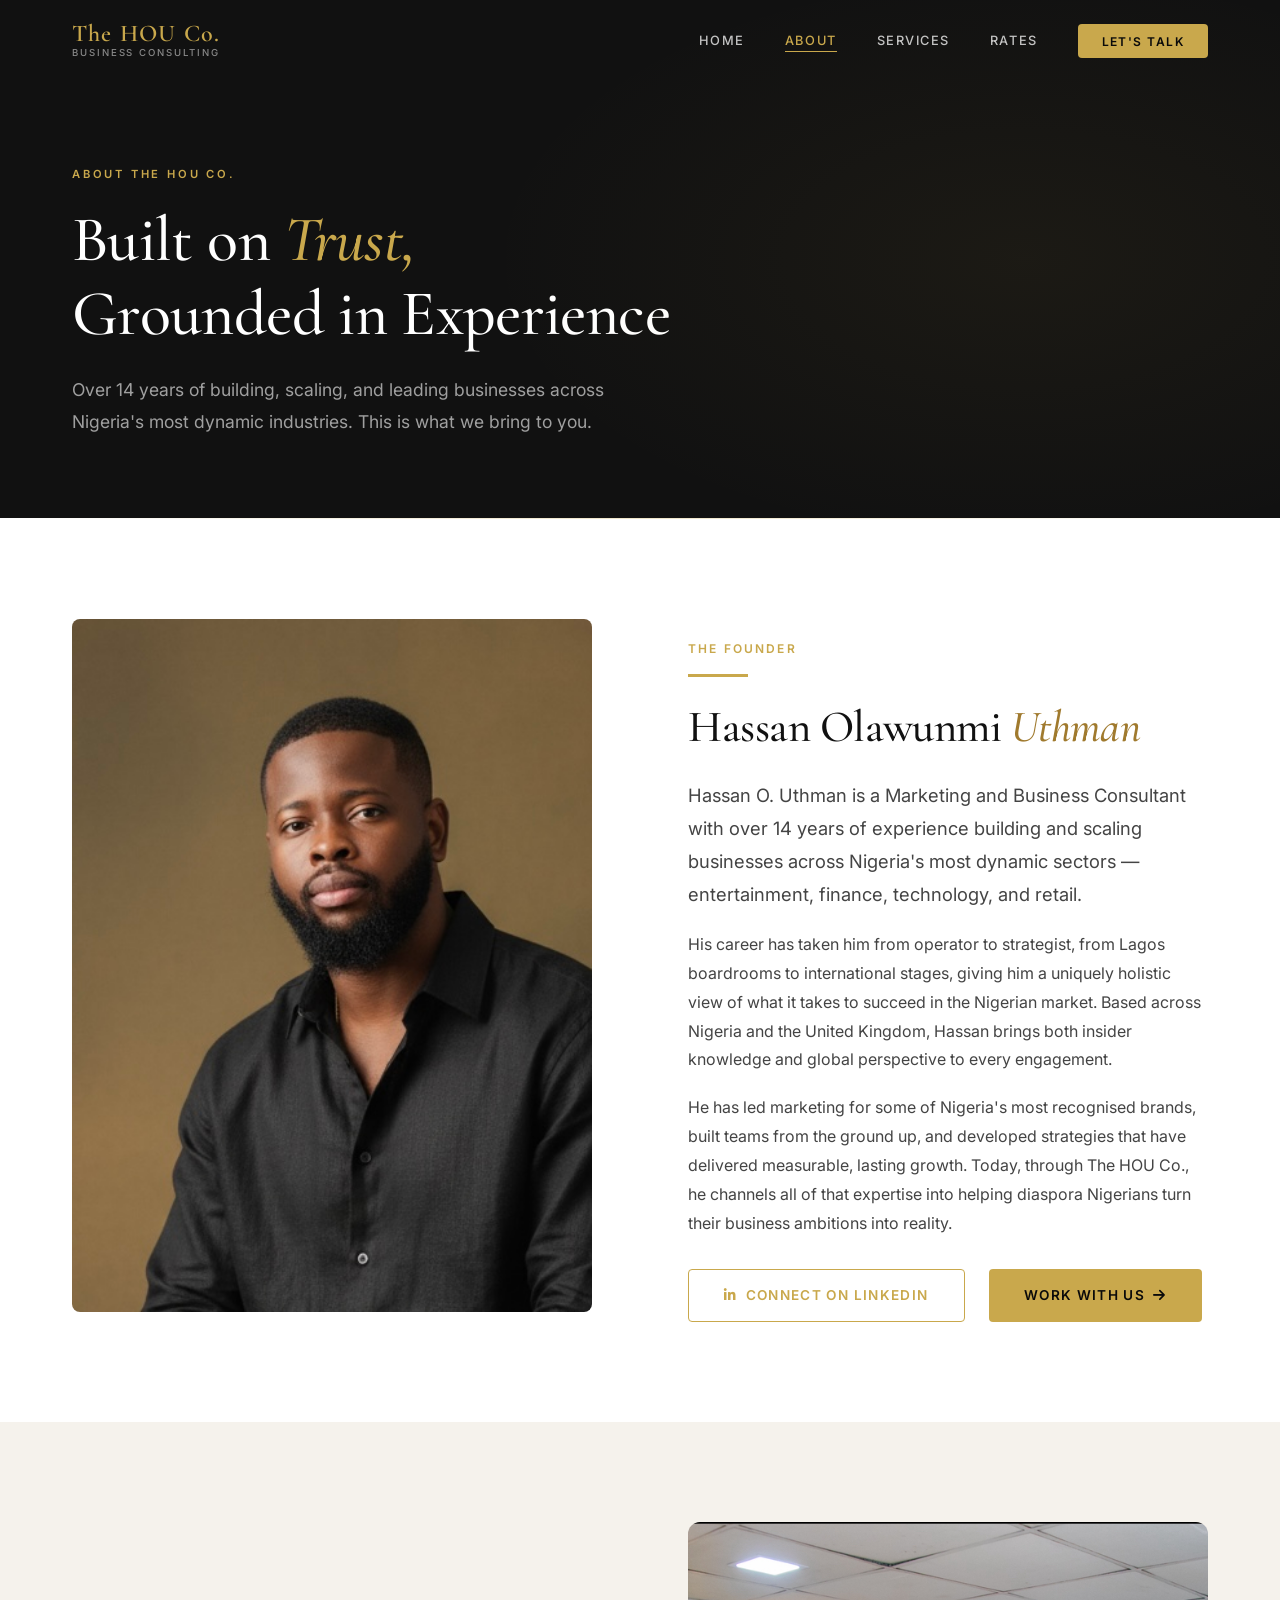
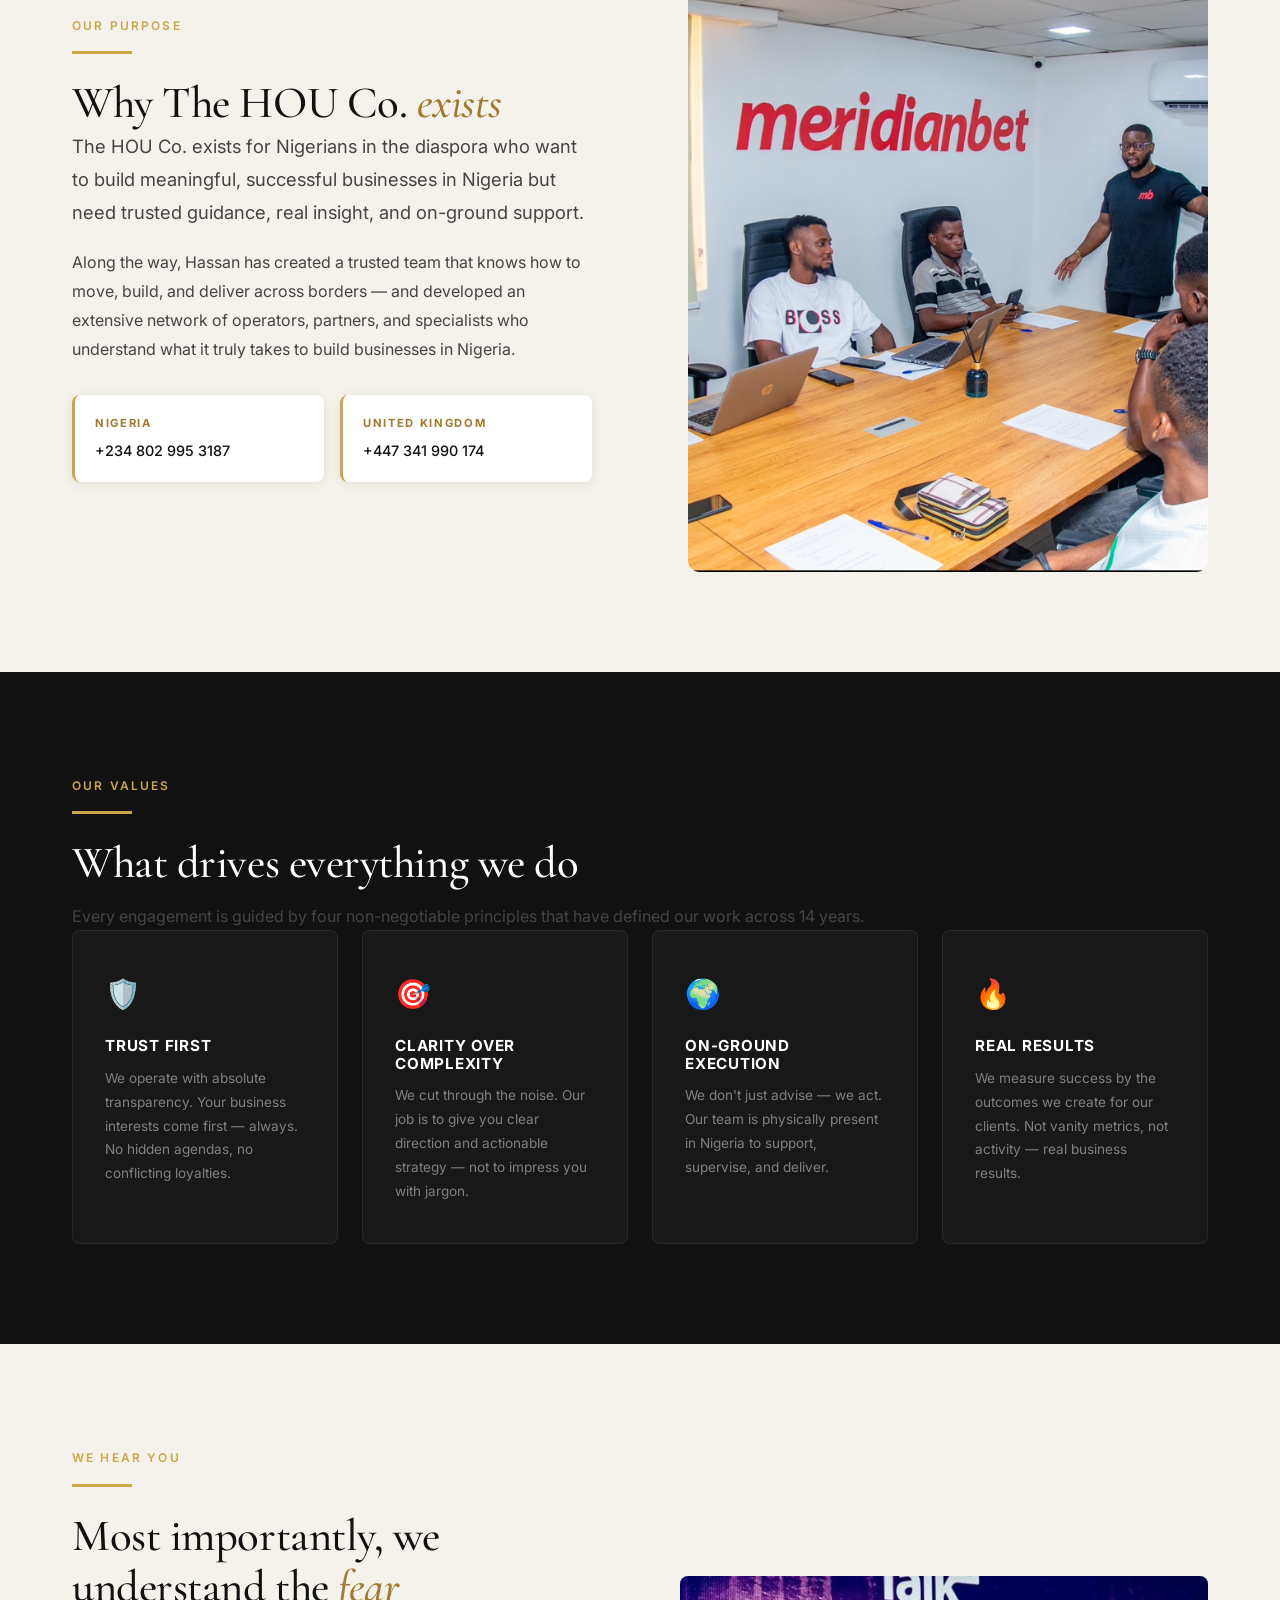
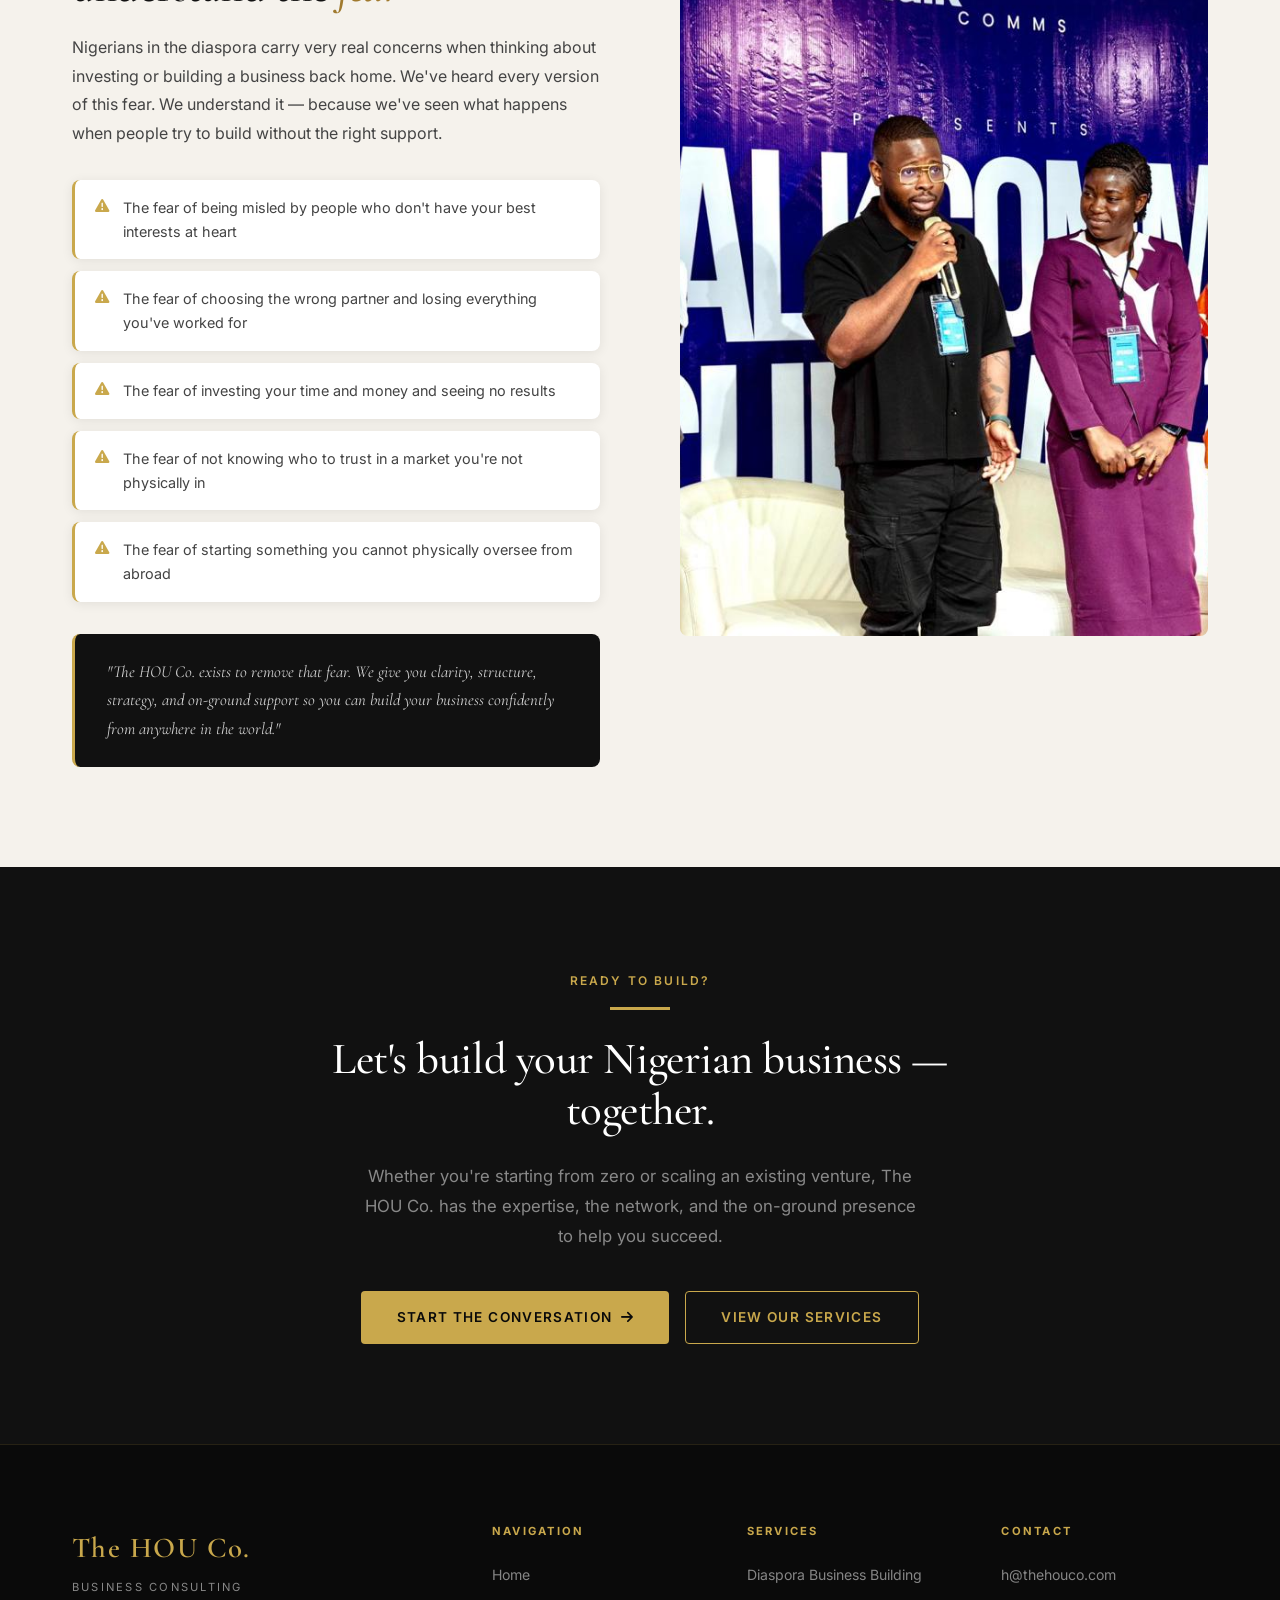
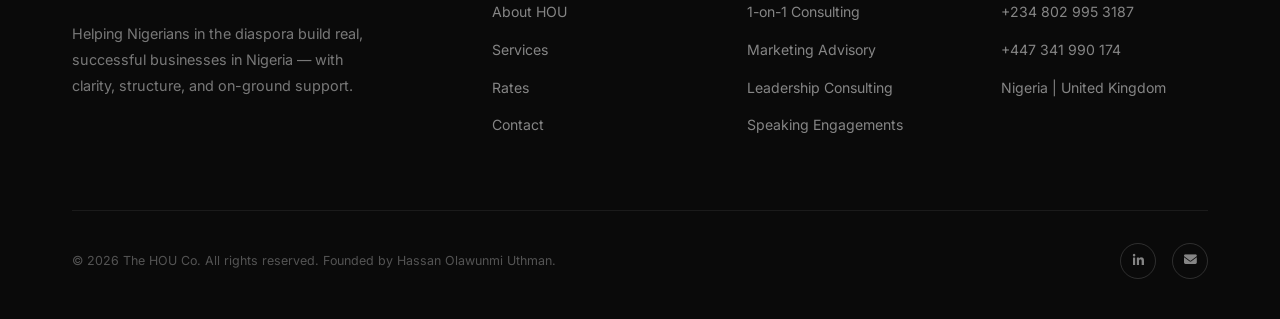
==== commit e2fbbdee: "Add files via upload" ====
--- a/about.html
+++ b/about.html
@@ -62,9 +62,6 @@
           <div class="about-story__img-main">
             <img src="images/hassan-hero.jpg" alt="Hassan Olawunmi Uthman" />
           </div>
-          <div class="about-story__img-accent">
-            <img src="images/service-2.jpg" alt="Hassan consulting" />
-          </div>
         </div>
         <div class="about-story__text reveal reveal-delay-2">
           <span class="eyebrow">The Founder</span>
@@ -222,23 +219,6 @@
     </div>
   </section>
 
-  <!-- ══════════════ CLIENTS ══════════════ -->
-  <section style="background: var(--dark); padding: 80px 0;">
-    <div class="container">
-      <div style="text-align: center; margin-bottom: 3.5rem;" class="reveal">
-        <span class="eyebrow">Our Clients</span>
-        <span class="gold-line gold-line--center"></span>
-        <h2 style="color: var(--white);">Brands that have trusted us</h2>
-      </div>
-      <div class="clients-strip reveal">
-        <img src="images/sterling-bank-logo.png" alt="Sterling Bank" style="filter: brightness(0) invert(0.7); opacity: 0.6;" />
-        <img src="images/mall-for-africa.png" alt="Mall for Africa" style="filter: brightness(0) invert(0.7); opacity: 0.6;" />
-        <img src="images/filmhouse-cinemas.png" alt="Filmhouse Cinemas" style="filter: brightness(0) invert(0.7); opacity: 0.6;" />
-        <img src="images/filmone.jpg" alt="FilmOne" style="filter: brightness(0) invert(0.7); opacity: 0.6;" />
-      </div>
-    </div>
-  </section>
-
   <!-- ══════════════ CTA ══════════════ -->
   <section class="about-cta">
     <div class="container">
--- a/css/style.css
+++ b/css/style.css
@@ -373,8 +373,8 @@
   width: auto;
   object-fit: contain;
   filter: brightness(0) invert(0.5);
-  opacity: 0.6;
-  transition: filter var(--transition), opacity var(--transition);
+  opacity: 0;
+
 }
 .clients-strip img:hover {
   filter: brightness(0) invert(0.75) sepia(1) hue-rotate(2deg) saturate(3);
--- a/css/pages.css
+++ b/css/pages.css
@@ -319,6 +319,50 @@
   max-width: 580px;
   margin: 1rem auto 0;
   font-size: 1.05rem;
+}
+.currency-switch {
+  display: flex;
+  align-items: center;
+  justify-content: center;
+  gap: 1rem;
+  flex-wrap: wrap;
+  margin-top: 2rem;
+}
+.currency-switch__label {
+  font-size: 0.75rem;
+  font-weight: 700;
+  letter-spacing: 0.15em;
+  text-transform: uppercase;
+  color: var(--grey-mid);
+}
+.currency-switch__buttons {
+  display: inline-flex;
+  gap: 0.5rem;
+  padding: 0.45rem;
+  background: var(--off-white);
+  border: 1px solid rgba(201,168,76,0.18);
+  border-radius: 999px;
+}
+.currency-toggle {
+  border: none;
+  background: transparent;
+  color: var(--grey-dark);
+  padding: 0.75rem 1.15rem;
+  border-radius: 999px;
+  font-size: 0.78rem;
+  font-weight: 700;
+  letter-spacing: 0.08em;
+  text-transform: uppercase;
+  transition: var(--transition);
+}
+.currency-toggle:hover {
+  color: var(--dark);
+  background: rgba(201,168,76,0.12);
+}
+.currency-toggle.active {
+  background: var(--dark);
+  color: var(--white);
+  box-shadow: var(--shadow-sm);
 }
 
 .rates-section {
@@ -461,6 +505,14 @@
   background: var(--gold-light);
 }
 
+/* Speaking row */
+.rates-speaking-row {
+  display: grid;
+  grid-template-columns: 1fr 1fr;
+  gap: 2rem;
+  margin-top: 2rem;
+}
+
 /* Custom row */
 .rate-custom {
   background: var(--off-white);
@@ -762,6 +814,7 @@
 /* ── Responsive ── */
 @media (max-width: 1024px) {
   .rates-grid { grid-template-columns: 1fr 1fr; }
+  .rates-speaking-row { grid-template-columns: 1fr 1fr; }
   .about-story__grid { gap: 3.5rem; }
   .about-fears__grid { gap: 3rem; }
   .values-grid { grid-template-columns: repeat(2, 1fr); }
@@ -773,6 +826,7 @@
   .service-detail__grid { grid-template-columns: 1fr; gap: 2.5rem; }
   .service-detail__grid--reverse { direction: ltr; }
   .rates-grid { grid-template-columns: 1fr; }
+  .rates-speaking-row { grid-template-columns: 1fr; }
   .rate-custom { flex-direction: column; text-align: center; }
   .contact-grid { grid-template-columns: 1fr; }
   .contact-form-wrap { padding: 2rem; }
@@ -781,3 +835,16 @@
   .values-grid { grid-template-columns: 1fr; }
   .locations-grid { grid-template-columns: 1fr; }
 }
+@media (max-width: 640px) {
+  .currency-switch { flex-direction: column; }
+  .currency-switch__buttons {
+    width: 100%;
+    justify-content: center;
+    flex-wrap: wrap;
+    border-radius: 24px;
+  }
+  .currency-toggle {
+    flex: 1 1 120px;
+    text-align: center;
+  }
+}
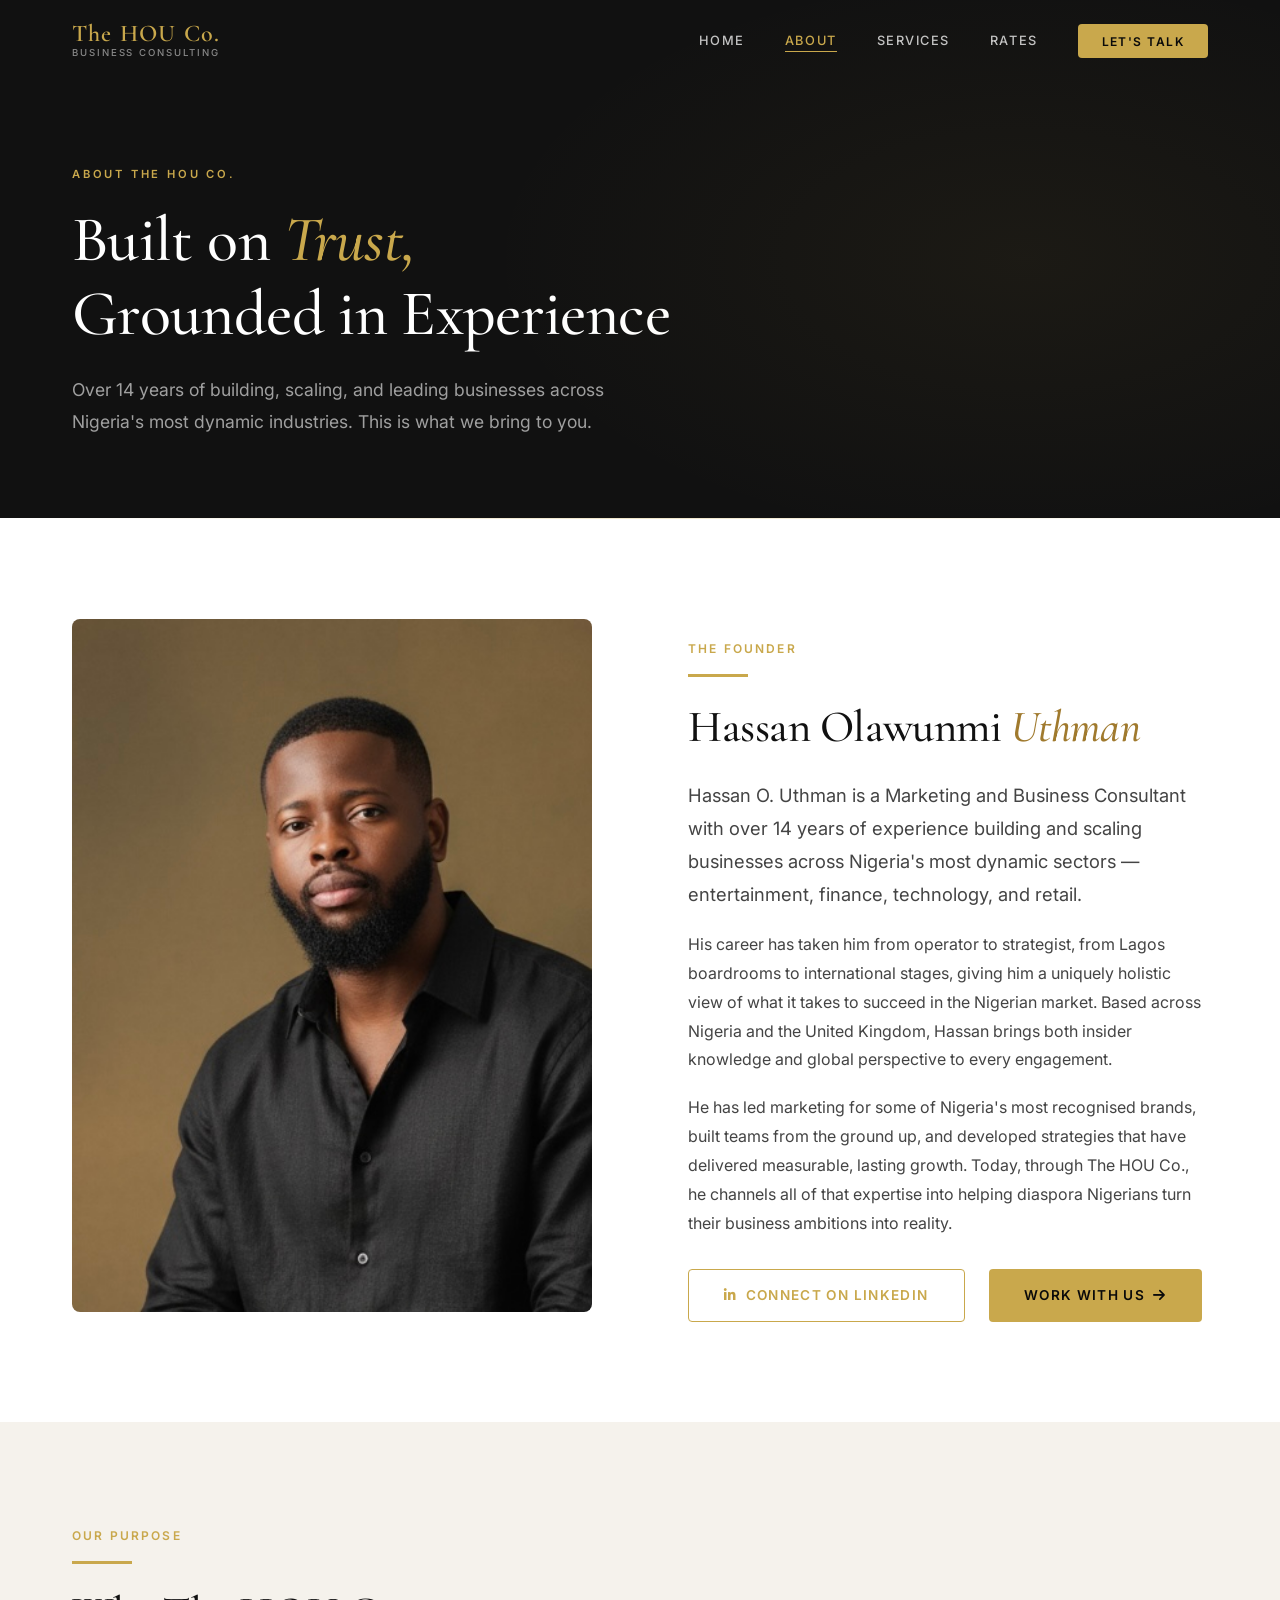
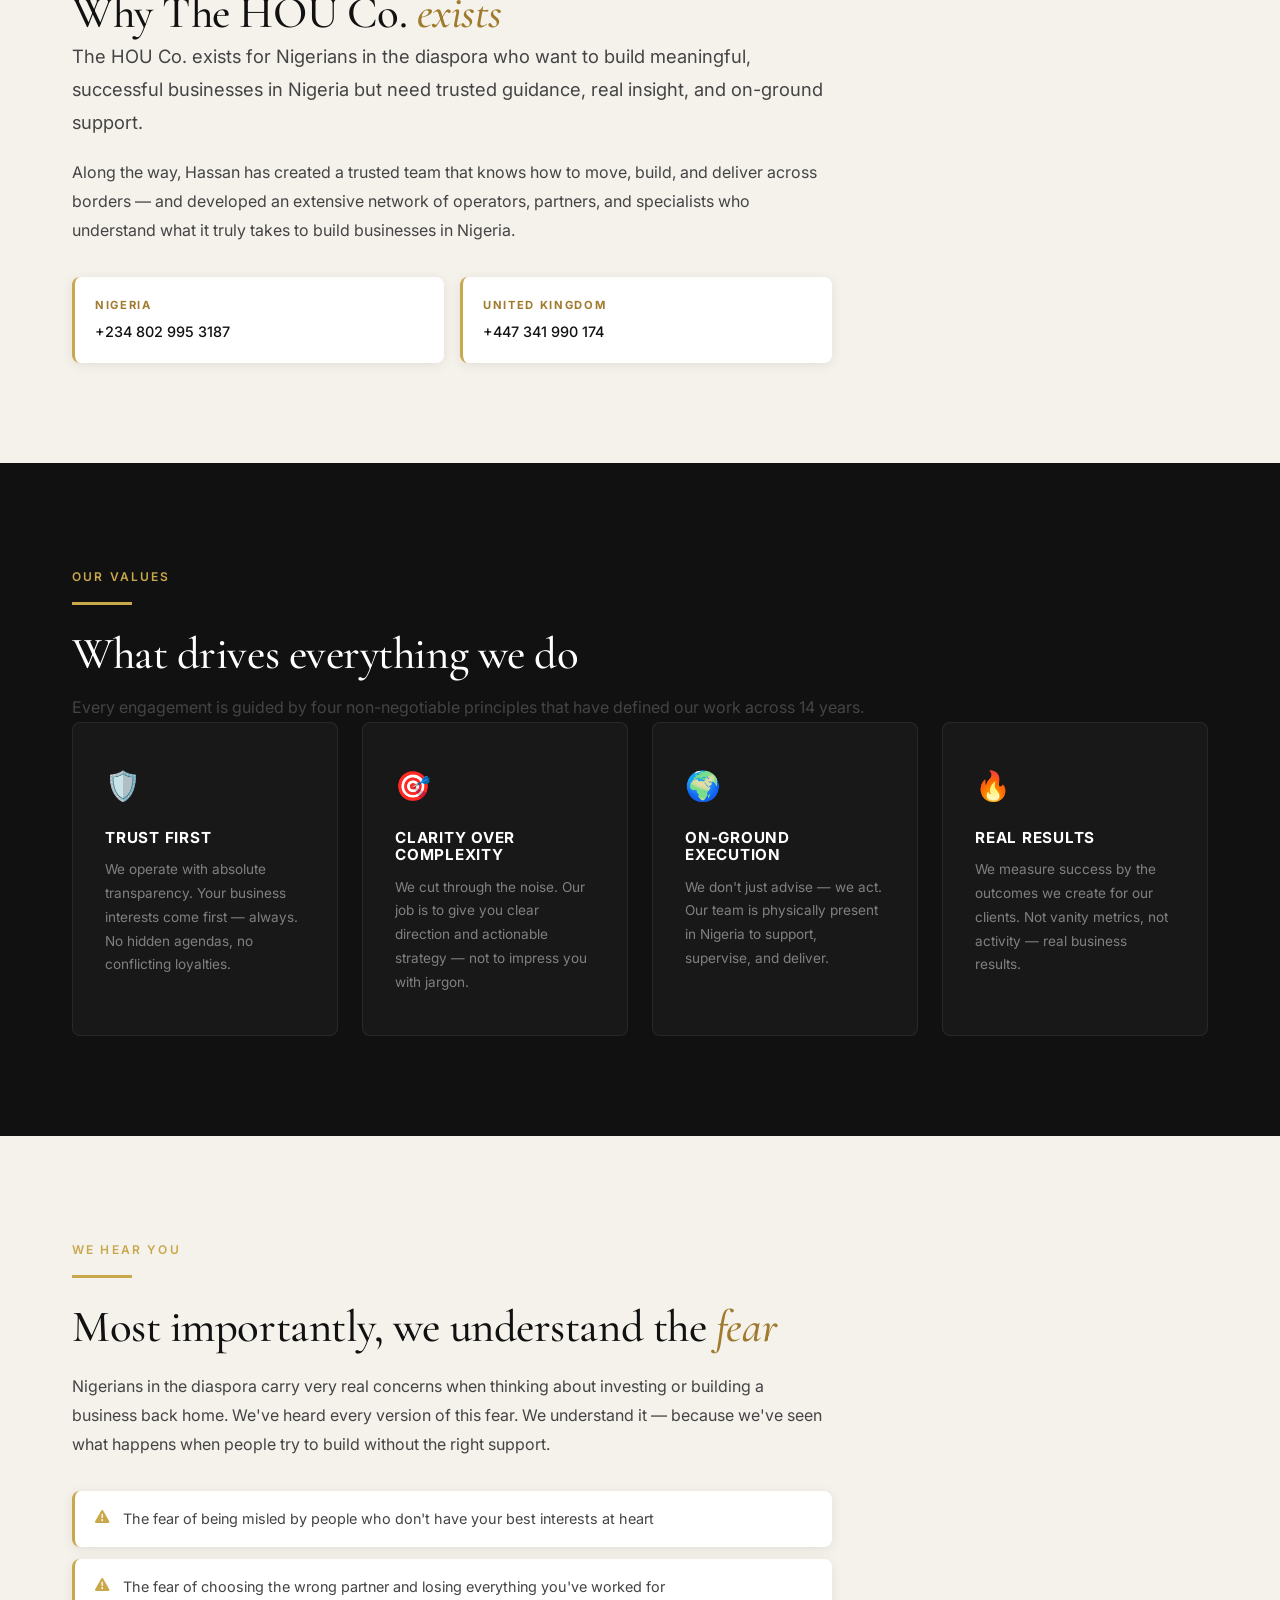
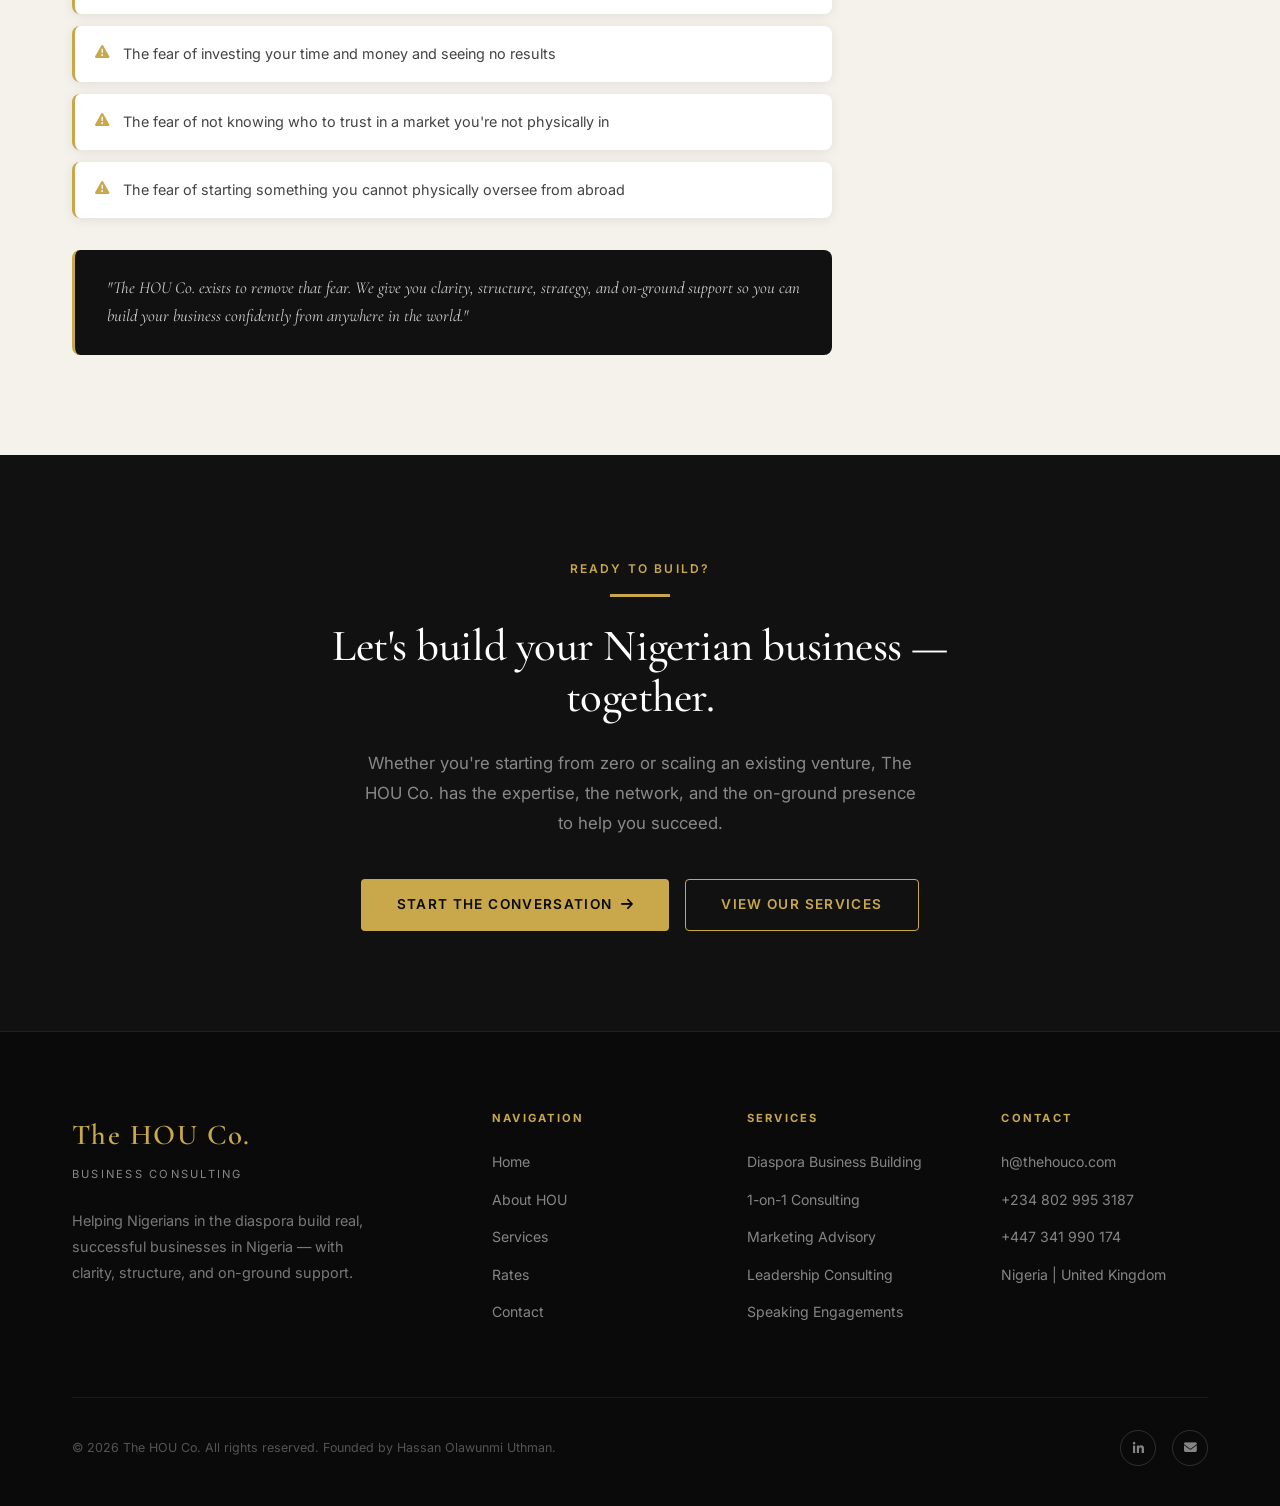
==== commit 2a41d355: "Add files via upload" ====
--- a/about.html
+++ b/about.html
@@ -100,7 +100,7 @@
   <!-- ══════════════ THE COMPANY ══════════════ -->
   <section style="background: var(--off-white); padding: 100px 0;">
     <div class="container">
-      <div style="display: grid; grid-template-columns: 1fr 1fr; gap: 6rem; align-items: center;">
+      <div class="why-grid why-grid--full">
         <div class="reveal">
           <span class="eyebrow">Our Purpose</span>
           <span class="gold-line"></span>
@@ -127,11 +127,6 @@
             </div>
           </div>
         </div>
-        <div class="reveal reveal-delay-2">
-          <div style="border-radius: 12px; overflow: hidden; aspect-ratio: 4/5;">
-            <img src="images/service-1.jpg" alt="The HOU Co. at work" style="width: 100%; height: 100%; object-fit: cover;" />
-          </div>
-        </div>
       </div>
     </div>
   </section>
@@ -173,7 +168,7 @@
   <!-- ══════════════ FEARS ══════════════ -->
   <section class="about-fears">
     <div class="container">
-      <div class="about-fears__grid">
+      <div class="about-fears__grid about-fears__grid--full">
         <div class="about-fears__content reveal">
           <span class="eyebrow">We Hear You</span>
           <span class="gold-line"></span>
@@ -211,9 +206,6 @@
               "The HOU Co. exists to remove that fear. We give you clarity, structure, strategy, and on-ground support so you can build your business confidently from anywhere in the world."
             </p>
           </div>
-        </div>
-        <div class="about-fears__image reveal reveal-delay-2">
-          <img src="images/service-4.jpg" alt="Trustworthy partnership" />
         </div>
       </div>
     </div>
--- a/css/pages.css
+++ b/css/pages.css
@@ -848,3 +848,184 @@
     text-align: center;
   }
 }
+
+/* ── About: Why section grid ── */
+.why-grid {
+  display: grid;
+  grid-template-columns: 1fr 1fr;
+  gap: 6rem;
+  align-items: center;
+}
+
+@media (max-width: 768px) {
+  .why-grid {
+    grid-template-columns: 1fr;
+    gap: 2.5rem;
+  }
+  .why-image {
+    display: none;
+  }
+}
+
+/* ══════════════════════════════════════
+   SERVICES PAGE — New list layout
+   ══════════════════════════════════════ */
+
+.services-list {
+  padding: 80px 0 0;
+  background: var(--white);
+}
+
+.services-list__grid {
+  display: grid;
+  grid-template-columns: 1fr 1fr;
+  gap: 0;
+}
+
+.service-item {
+  padding: 3.5rem;
+  border-bottom: 1px solid rgba(0,0,0,0.07);
+  position: relative;
+}
+
+/* Alternate background for visual rhythm */
+.service-item:nth-child(even) {
+  background: var(--off-white);
+}
+
+/* Right column items get a left border on desktop */
+.service-item:nth-child(even) {
+  border-left: 1px solid rgba(0,0,0,0.07);
+}
+.service-item:nth-child(odd):not(:first-child) {
+  border-left: none;
+}
+
+/* Last item (05) spans full width so it sits alone */
+.service-item:last-child {
+  grid-column: 1 / -1;
+  background: var(--white);
+  border-left: none;
+  max-width: 720px;
+}
+
+.service-item__num {
+  font-family: var(--font-serif);
+  font-size: 4.5rem;
+  font-weight: 300;
+  color: rgba(201,168,76,0.15);
+  line-height: 1;
+  display: block;
+  margin-bottom: 0.25rem;
+}
+
+.service-item__actions {
+  margin-top: 2rem;
+  display: flex;
+  gap: 1rem;
+  flex-wrap: wrap;
+}
+
+/* ── Services Gallery (bottom of services page) ── */
+.services-gallery {
+  background: var(--off-white);
+  padding: 80px 0;
+}
+
+.services-gallery__header {
+  text-align: center;
+  margin-bottom: 3rem;
+}
+
+.services-gallery__grid {
+  display: grid;
+  grid-template-columns: repeat(4, 1fr);
+  gap: 1rem;
+}
+
+.services-gallery__cell {
+  border-radius: 8px;
+  overflow: hidden;
+  aspect-ratio: 1;
+  background: #ddd;
+}
+
+.services-gallery__cell img {
+  width: 100%;
+  height: 100%;
+  object-fit: cover;
+}
+
+.services-gallery__cell--tall {
+  grid-row: span 2;
+  aspect-ratio: auto;
+}
+
+.services-gallery__cell--dark {
+  background: #111;
+  display: flex;
+  align-items: center;
+  justify-content: center;
+  flex-direction: column;
+  gap: 0.5rem;
+}
+
+.services-gallery__stat {
+  font-family: var(--font-serif);
+  font-size: 2rem;
+  color: var(--gold);
+}
+
+.services-gallery__stat-label {
+  font-size: 0.7rem;
+  letter-spacing: 0.15em;
+  text-transform: uppercase;
+  color: rgba(255,255,255,0.5);
+  text-align: center;
+  padding: 0 1rem;
+}
+
+/* ── About: full-width variants ── */
+.why-grid--full {
+  grid-template-columns: 1fr;
+  max-width: 760px;
+}
+
+.about-fears__grid--full {
+  grid-template-columns: 1fr;
+  max-width: 760px;
+}
+
+/* ── Responsive: Services list ── */
+@media (max-width: 900px) {
+  .services-list__grid {
+    grid-template-columns: 1fr;
+  }
+  .service-item {
+    padding: 2.5rem 1.5rem;
+    border-left: none !important;
+  }
+  .service-item:nth-child(even) {
+    border-left: none;
+  }
+  .service-item:last-child {
+    max-width: 100%;
+  }
+  .services-gallery__grid {
+    grid-template-columns: repeat(2, 1fr);
+  }
+  .services-gallery__cell--tall {
+    grid-row: span 1;
+    aspect-ratio: 1;
+  }
+}
+
+@media (max-width: 480px) {
+  .services-gallery__grid {
+    grid-template-columns: 1fr 1fr;
+    gap: 0.5rem;
+  }
+  .service-item {
+    padding: 2rem 1.25rem;
+  }
+}
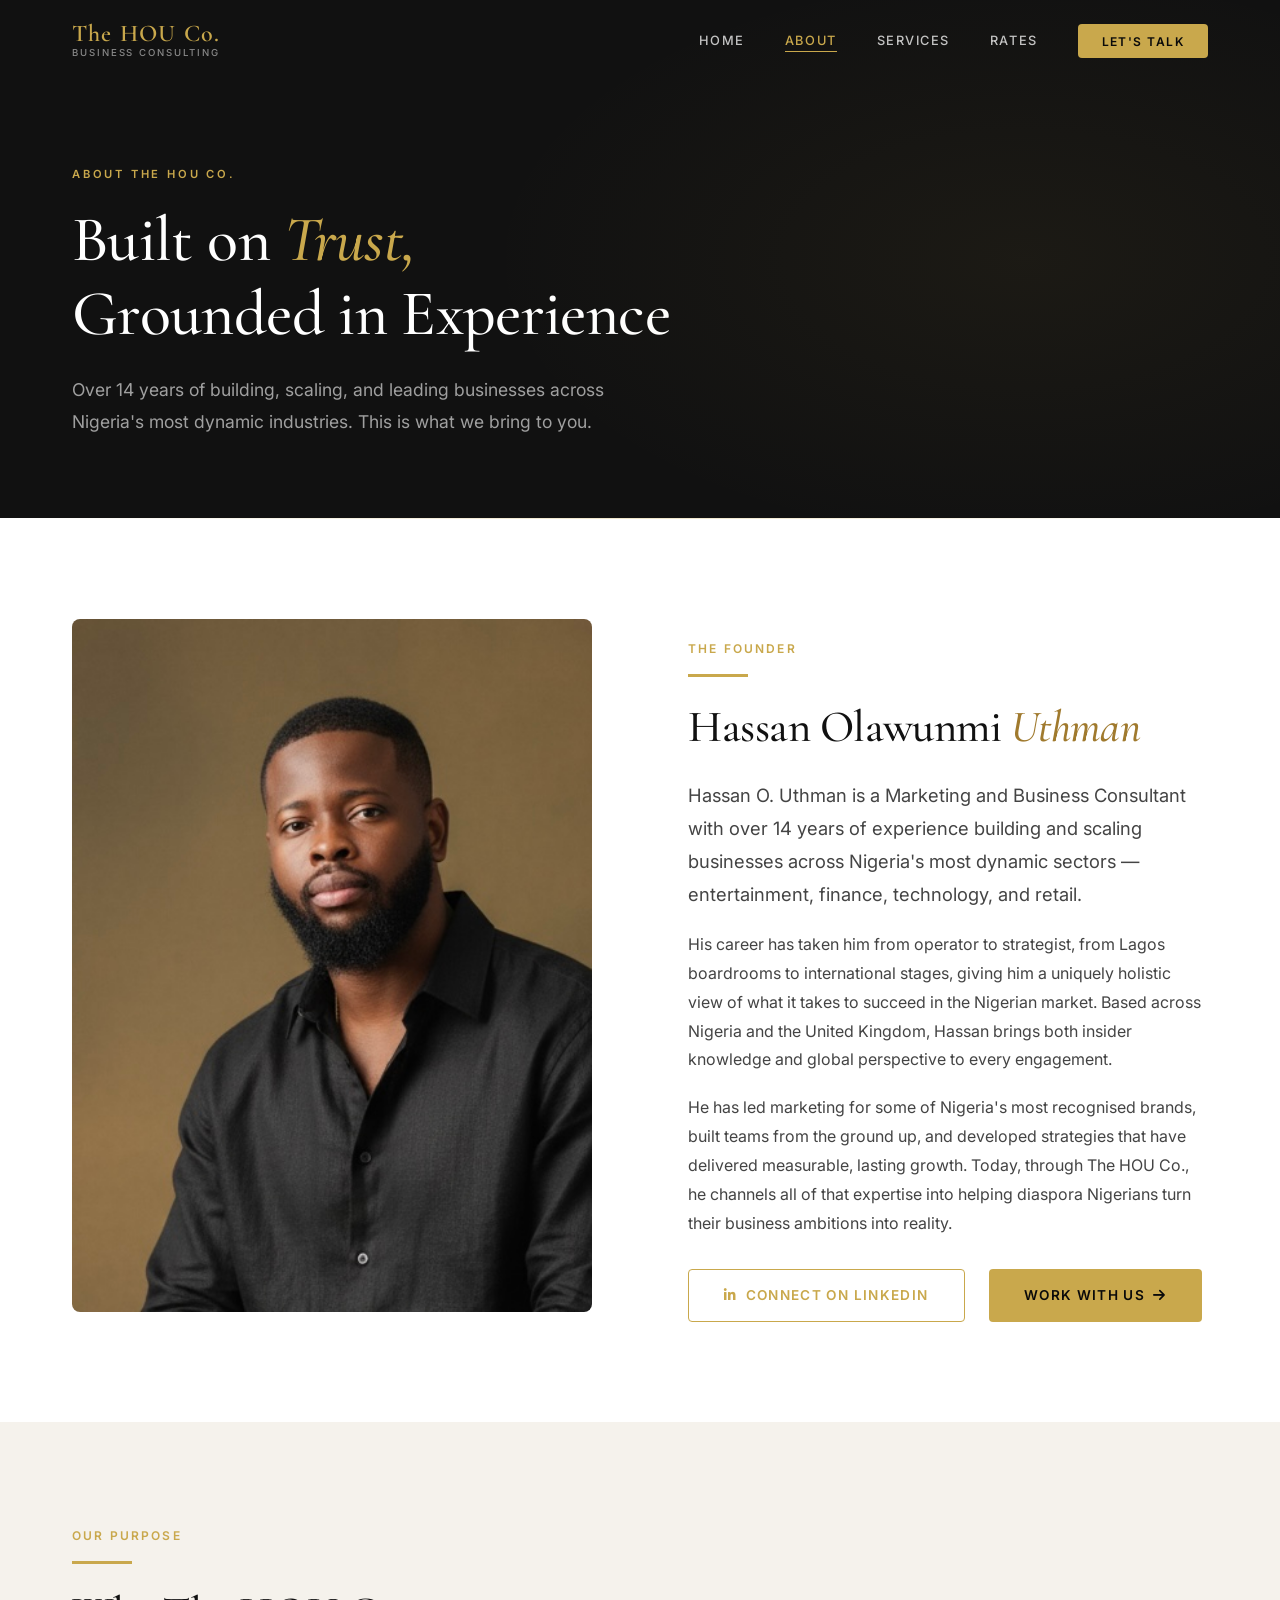
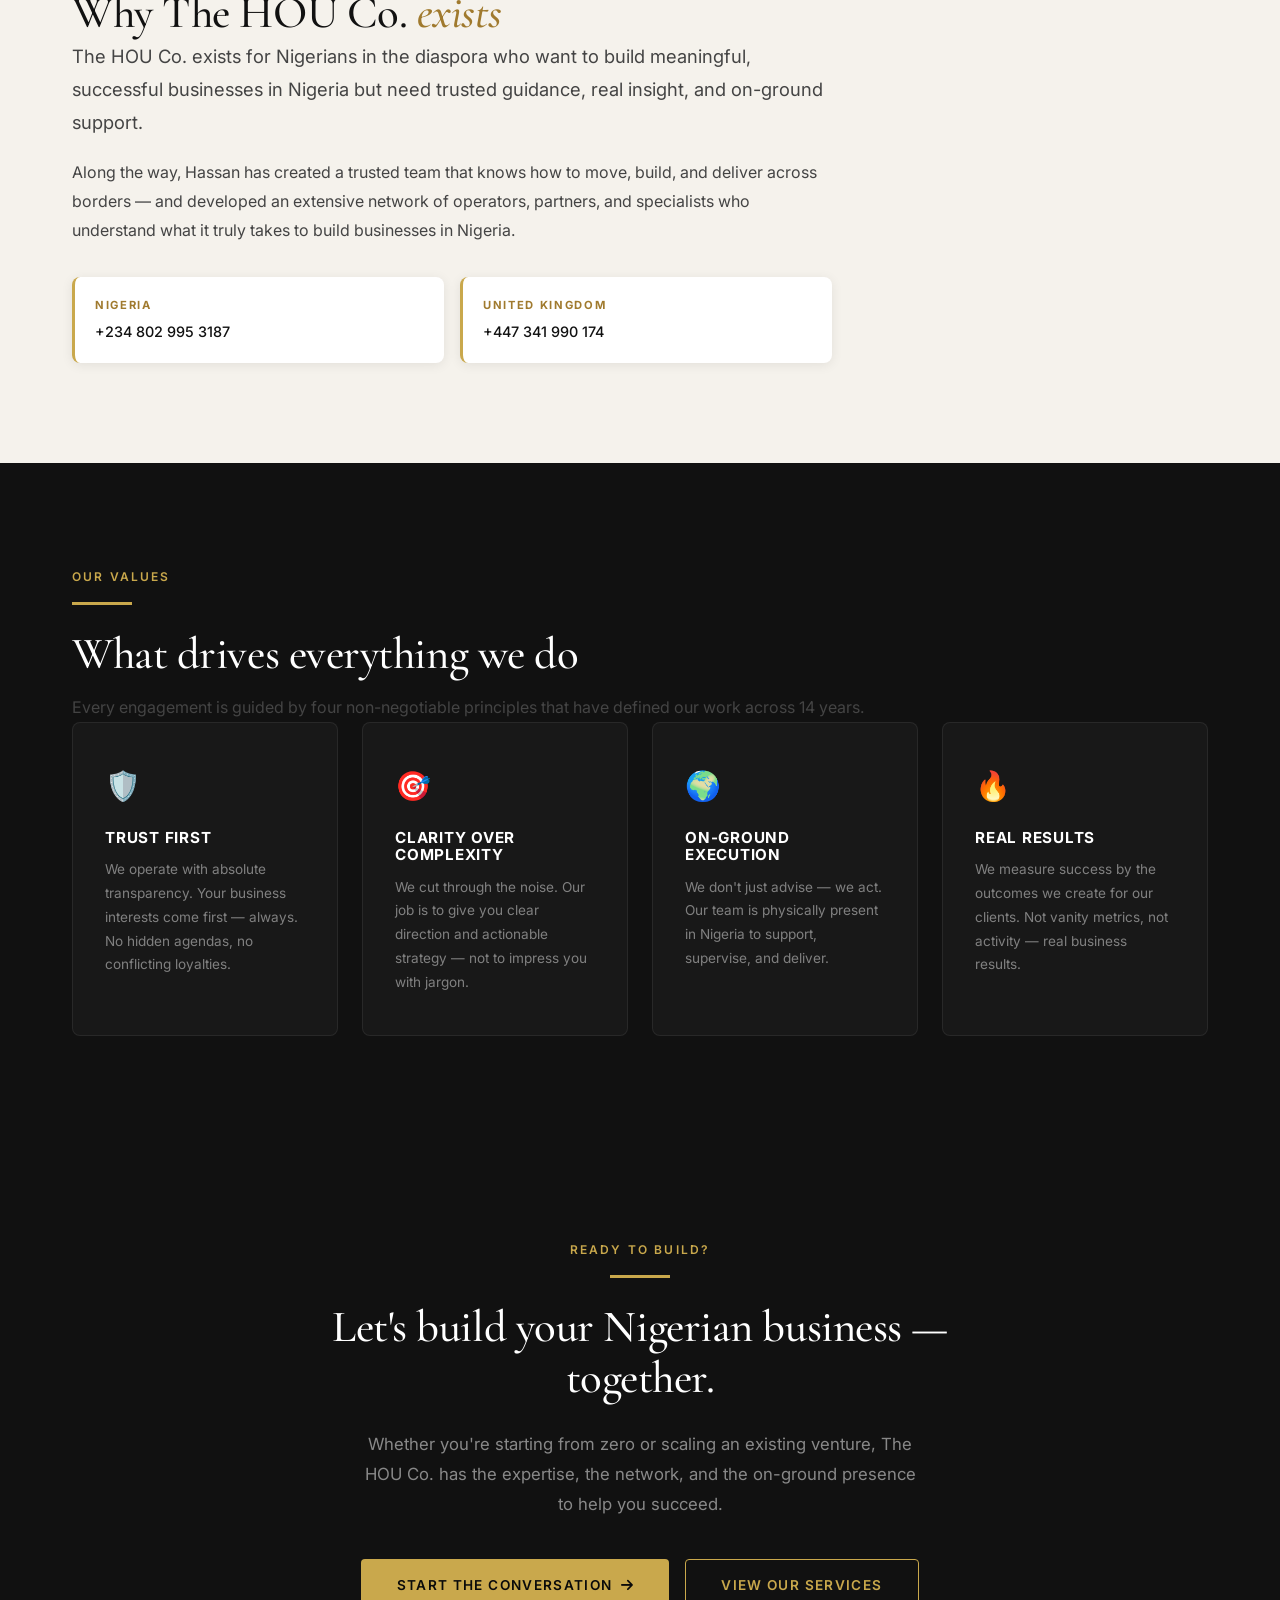
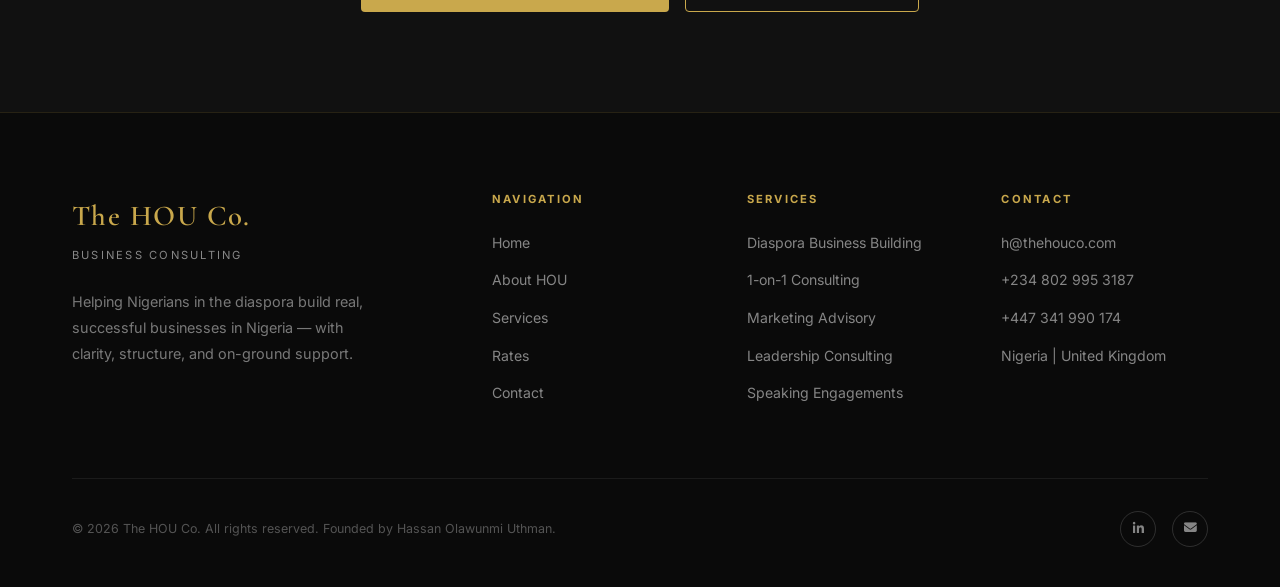
==== commit 298be816: "Add files via upload" ====
--- a/about.html
+++ b/about.html
@@ -165,52 +165,7 @@
     </div>
   </section>
 
-  <!-- ══════════════ FEARS ══════════════ -->
-  <section class="about-fears">
-    <div class="container">
-      <div class="about-fears__grid about-fears__grid--full">
-        <div class="about-fears__content reveal">
-          <span class="eyebrow">We Hear You</span>
-          <span class="gold-line"></span>
-          <h2>Most importantly, we understand the <em>fear</em></h2>
-          <p>
-            Nigerians in the diaspora carry very real concerns when thinking about investing 
-            or building a business back home. We've heard every version of this fear. We 
-            understand it — because we've seen what happens when people try to build 
-            without the right support.
-          </p>
-          <div class="about-fears__list">
-            <div class="about-fear-item">
-              <i class="fa-solid fa-triangle-exclamation"></i>
-              <p>The fear of being misled by people who don't have your best interests at heart</p>
-            </div>
-            <div class="about-fear-item">
-              <i class="fa-solid fa-triangle-exclamation"></i>
-              <p>The fear of choosing the wrong partner and losing everything you've worked for</p>
-            </div>
-            <div class="about-fear-item">
-              <i class="fa-solid fa-triangle-exclamation"></i>
-              <p>The fear of investing your time and money and seeing no results</p>
-            </div>
-            <div class="about-fear-item">
-              <i class="fa-solid fa-triangle-exclamation"></i>
-              <p>The fear of not knowing who to trust in a market you're not physically in</p>
-            </div>
-            <div class="about-fear-item">
-              <i class="fa-solid fa-triangle-exclamation"></i>
-              <p>The fear of starting something you cannot physically oversee from abroad</p>
-            </div>
-          </div>
-          <div style="margin-top: 2rem; padding: 1.5rem 2rem; background: var(--dark); border-radius: 8px; border-left: 3px solid var(--gold);">
-            <p style="color: rgba(255,255,255,0.8); font-style: italic; font-family: var(--font-serif); font-size: 1.05rem; margin: 0; line-height: 1.7;">
-              "The HOU Co. exists to remove that fear. We give you clarity, structure, strategy, and on-ground support so you can build your business confidently from anywhere in the world."
-            </p>
-          </div>
-        </div>
-      </div>
-    </div>
-  </section>
-
+  
   <!-- ══════════════ CTA ══════════════ -->
   <section class="about-cta">
     <div class="container">
